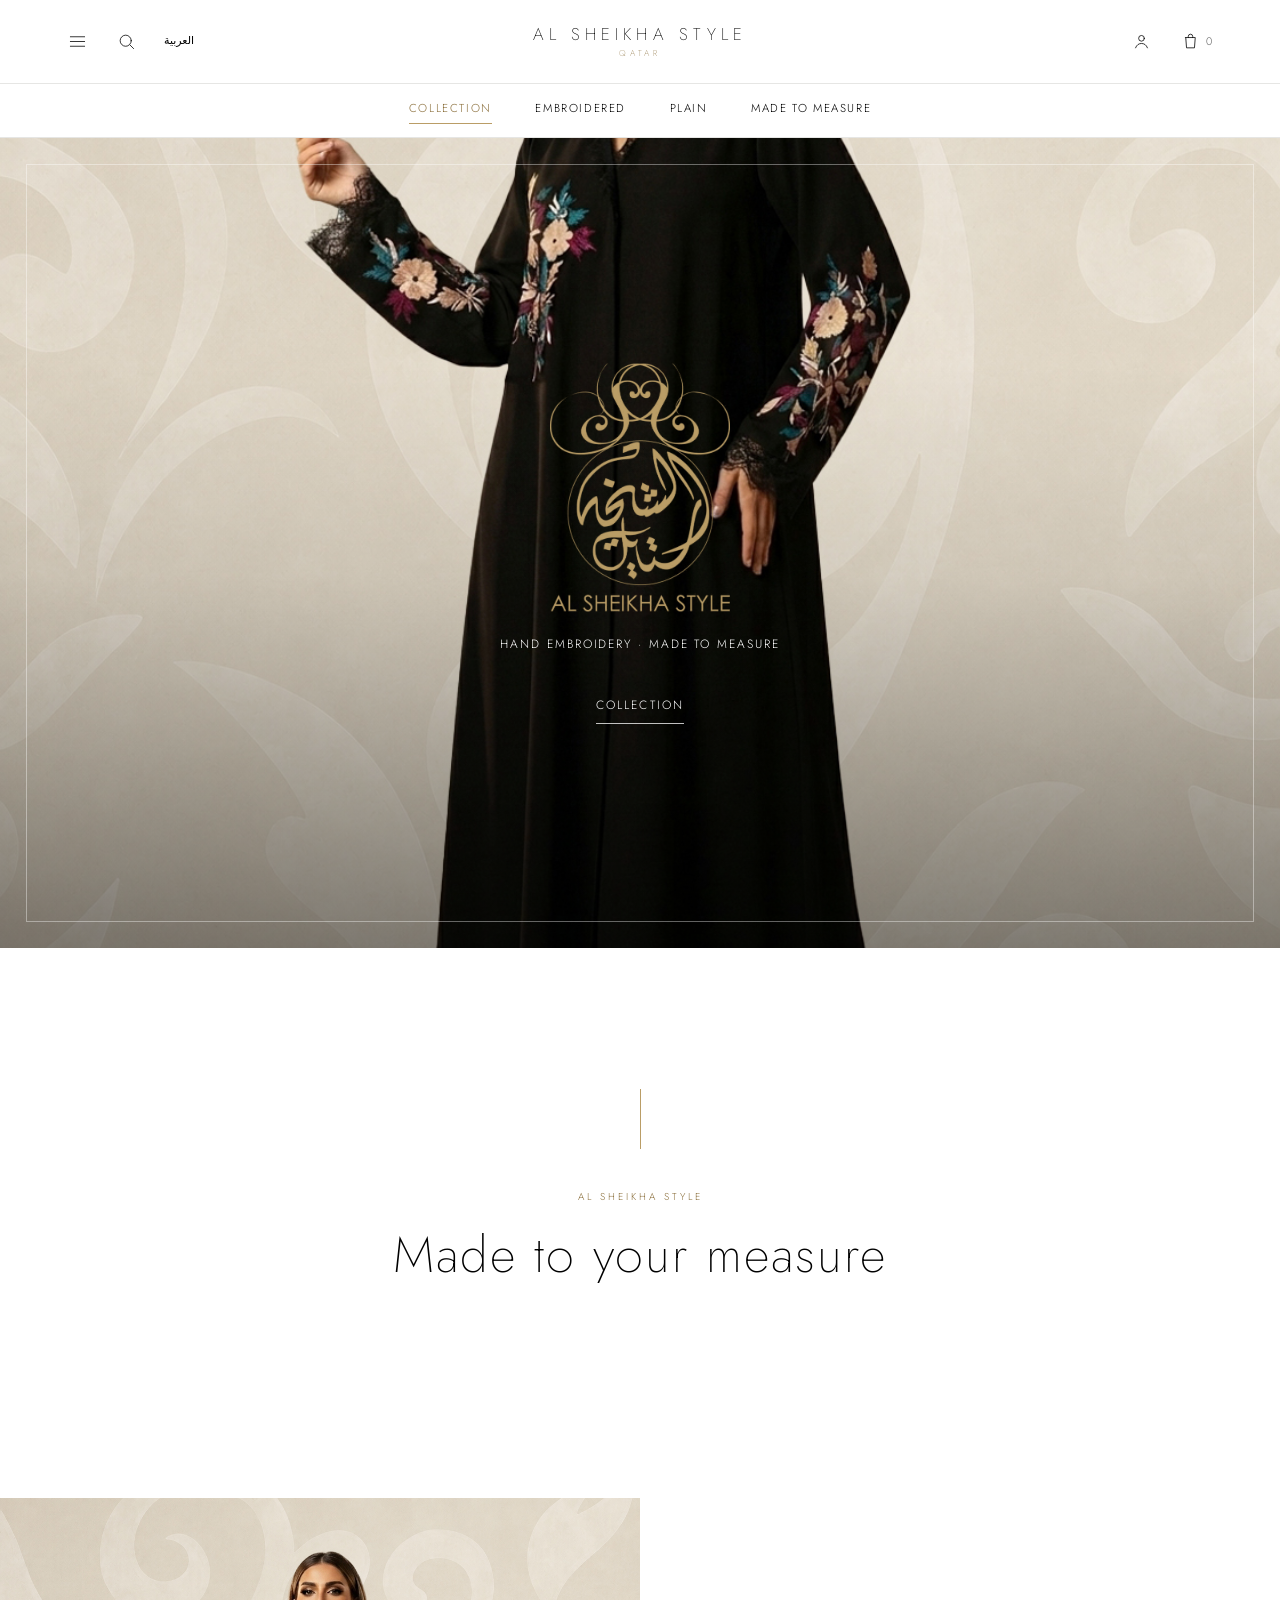
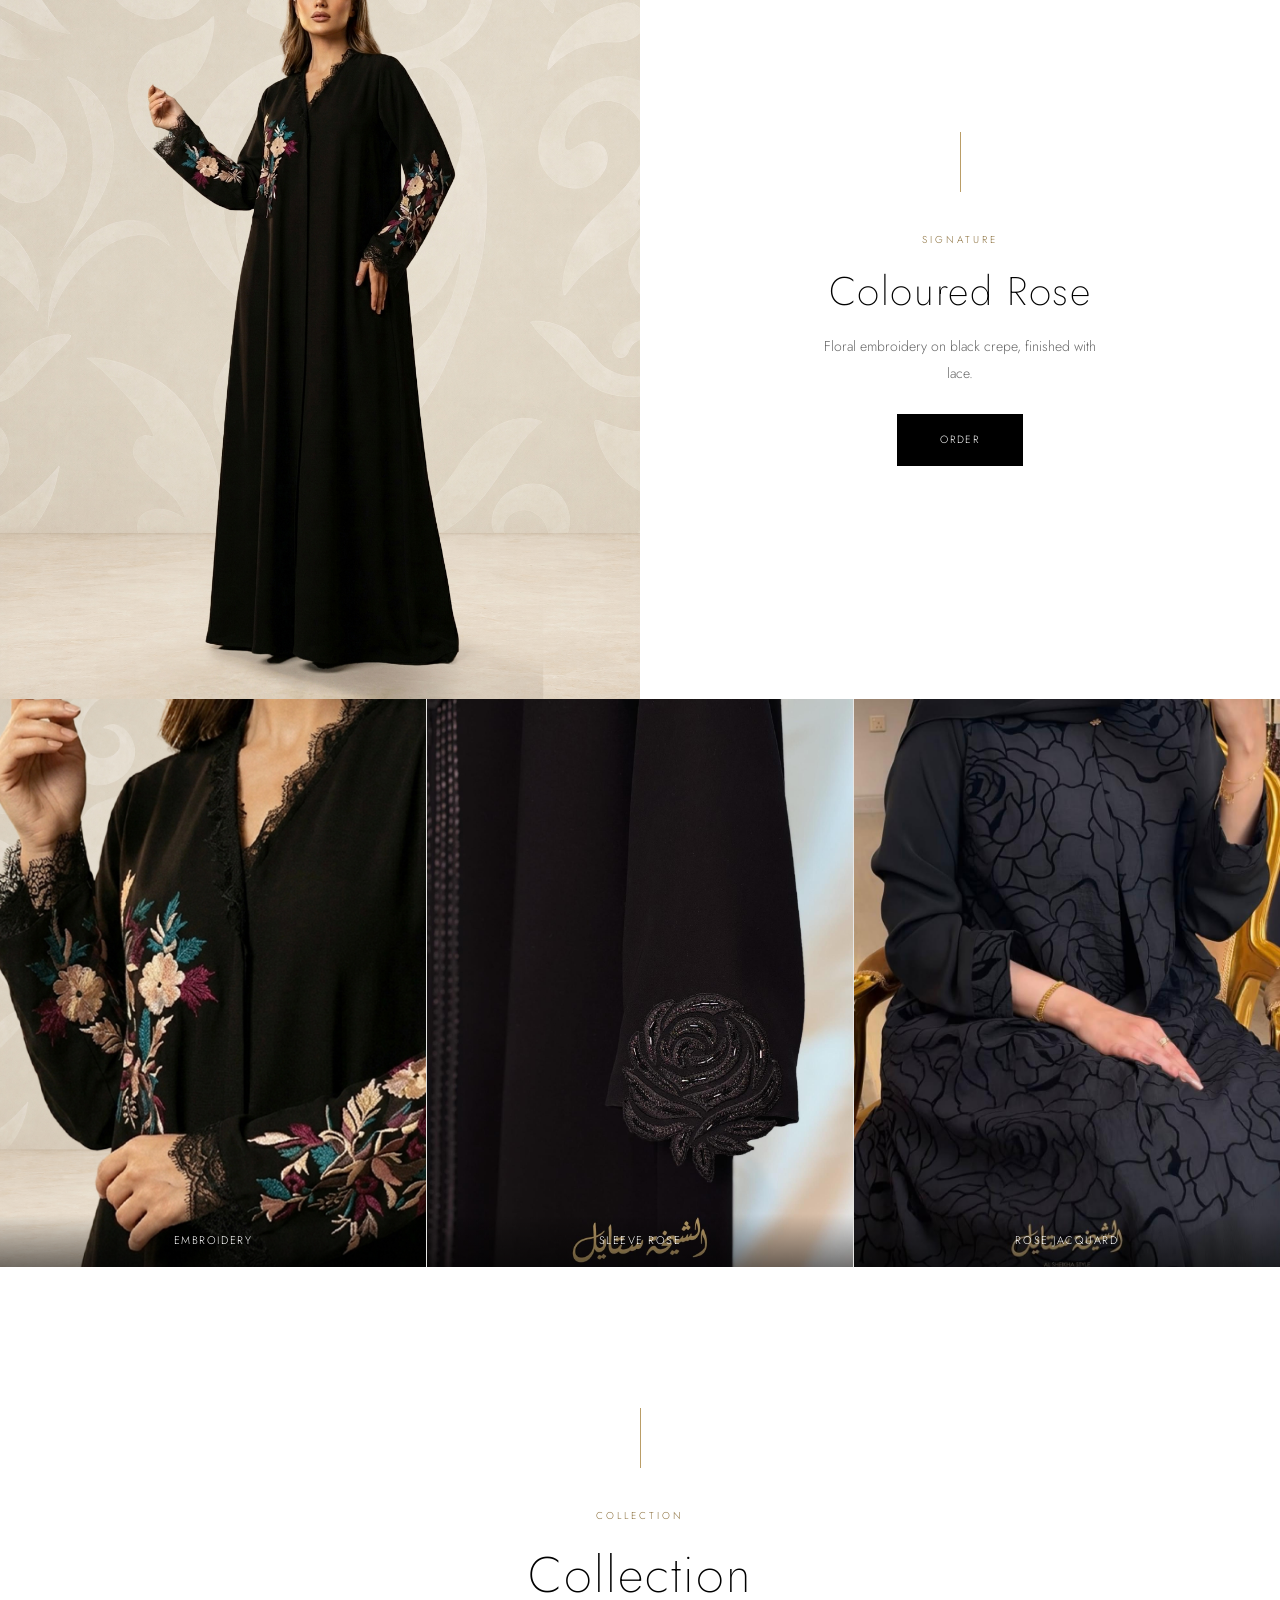
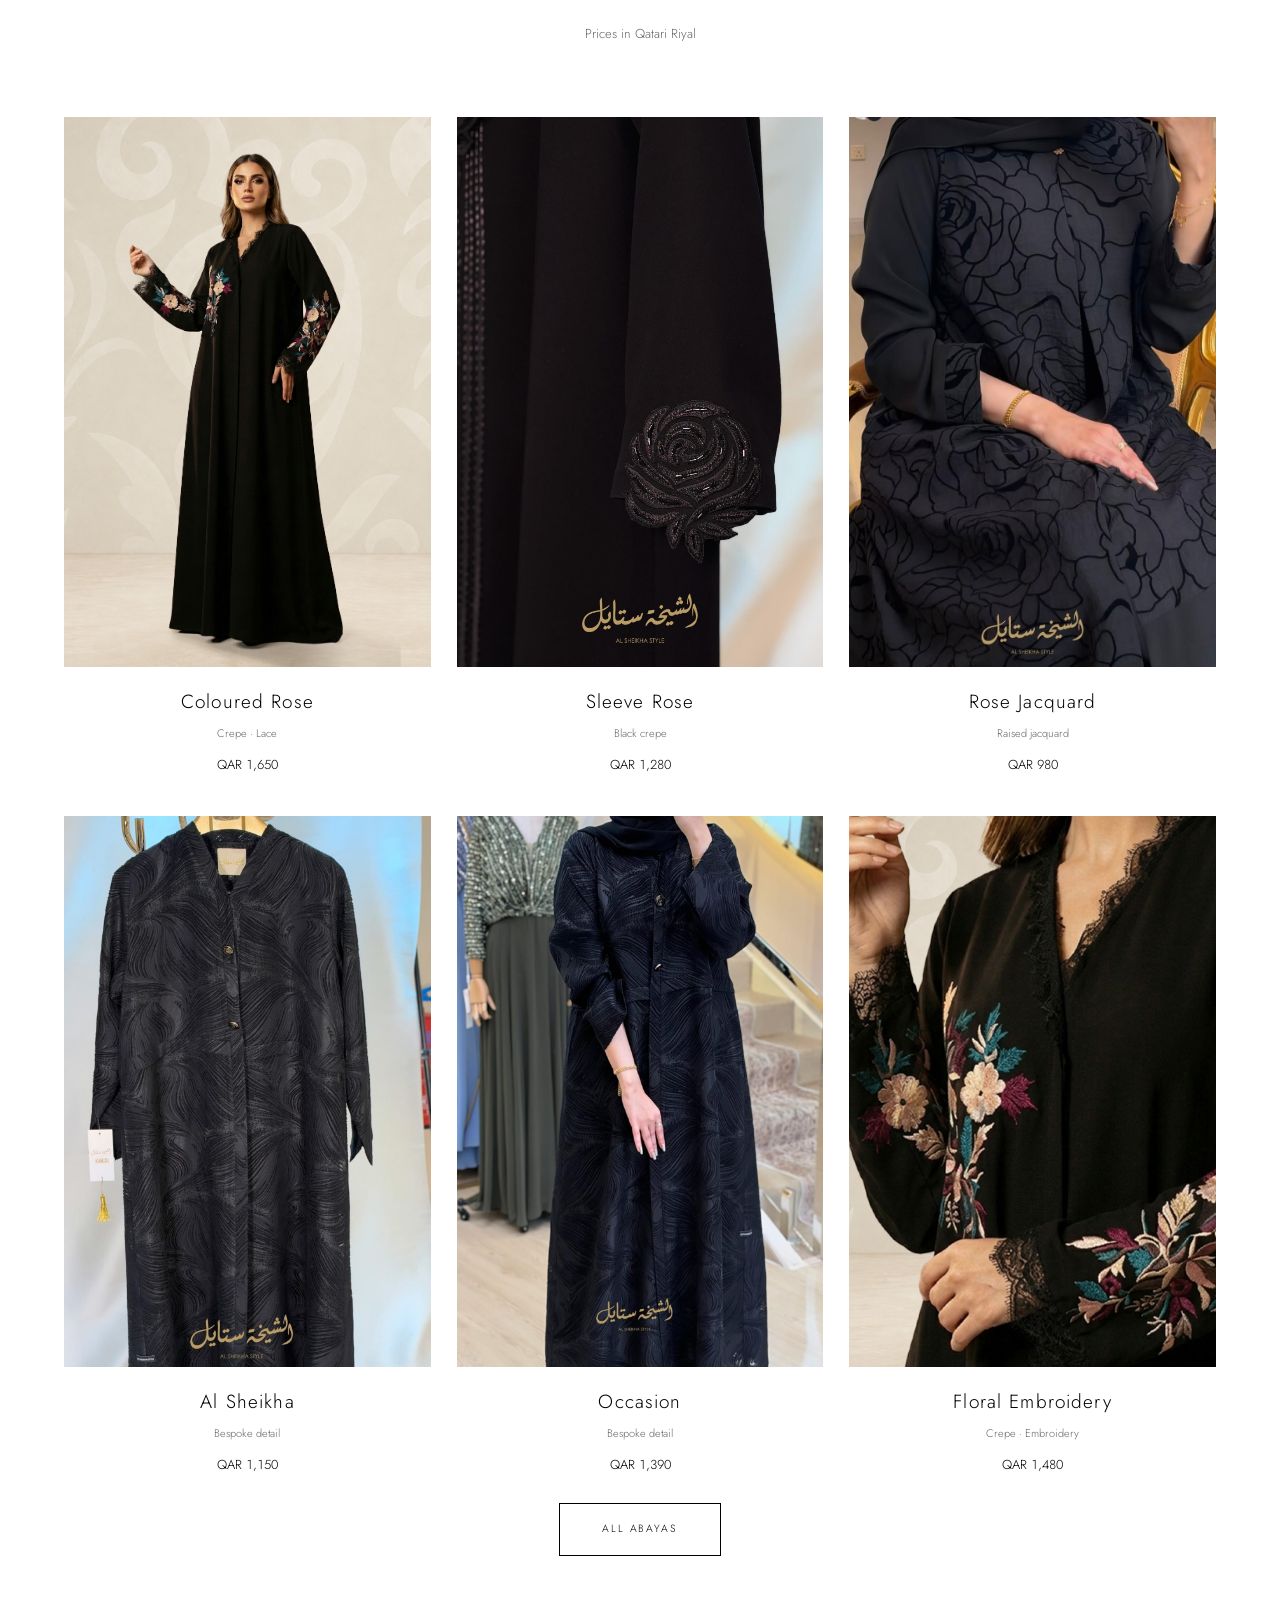
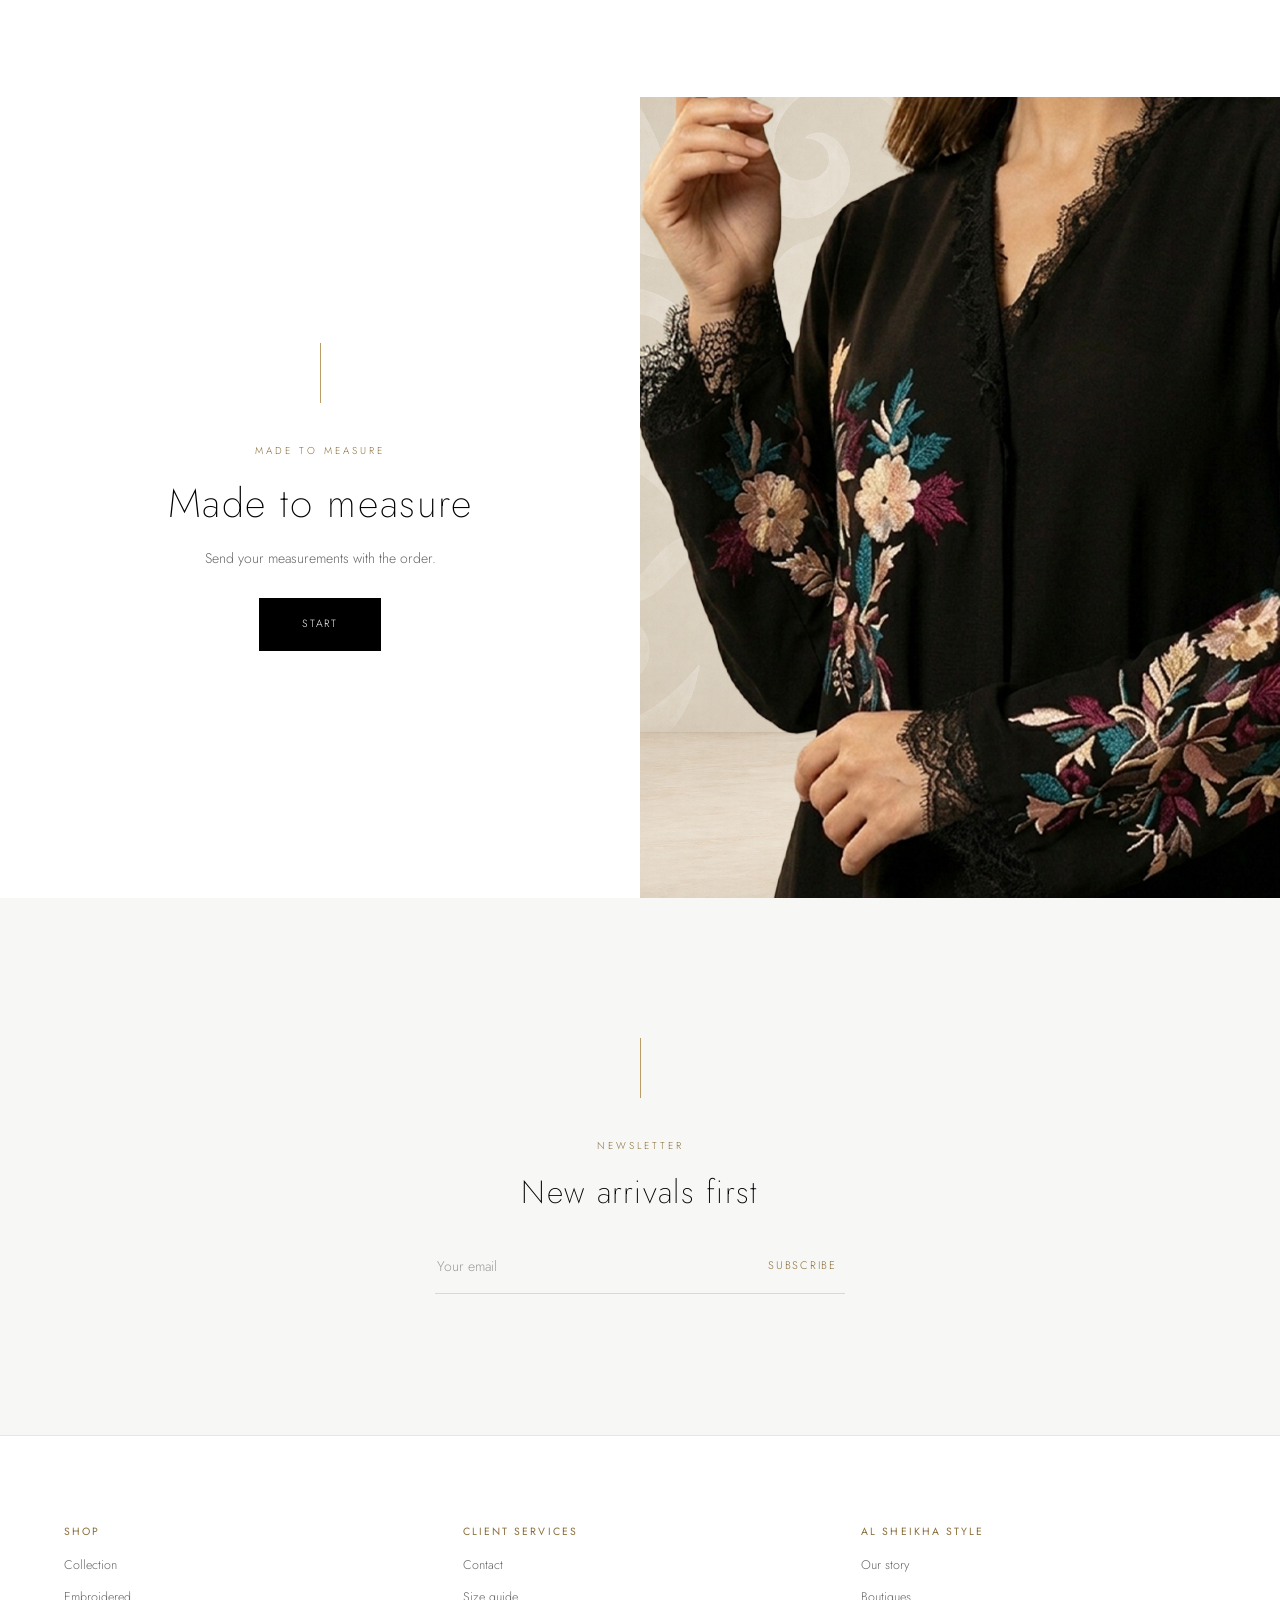
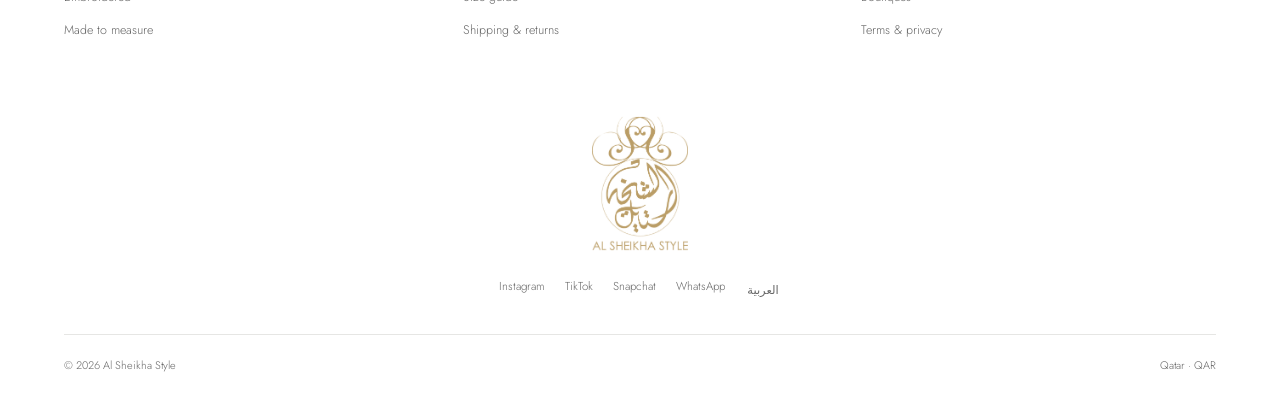
==== en.html @ e93d468d "خطّ رسمي (تجوال) · تلخيص الكتابة · نسخة إنجليزيّة en.html مع زرّ لغة · تنسيق مشترك في assets/ · الحا" ====
<!doctype html>
<html lang="en" dir="ltr" class="no-js">
<head>
<meta charset="utf-8">
<meta name="viewport" content="width=device-width, initial-scale=1">
<title>Al Sheikha Style — Abayas</title>
<meta name="description" content="Al Sheikha Style — hand-embroidered abayas, made to measure. Qatar.">
<link rel="alternate" hreflang="ar" href="index.html">
<link rel="preconnect" href="https://fonts.googleapis.com">
<link rel="preconnect" href="https://fonts.gstatic.com" crossorigin>
<link href="https://fonts.googleapis.com/css2?family=Tajawal:wght@200;300;400;500&family=Jost:wght@200;300;400&display=swap" rel="stylesheet">
<link rel="stylesheet" href="assets/site.css?v=4">
</head>
<body>

<header class="hdr">
  <div class="hdr-in">
    <div class="hdr-s">
      <button class="ibtn" aria-label="Menu"><svg class="ico" viewBox="0 0 24 24"><path d="M3 6h18M3 12h18M3 18h18"/></svg></button>
      <button class="ibtn" aria-label="Search"><svg class="ico" viewBox="0 0 24 24"><circle cx="11" cy="11" r="7"/><path d="M16.5 16.5 21 21"/></svg></button>
      <a class="lang" href="index.html" hreflang="ar">العربية</a>
    </div>
    <a href="en.html" class="wm">
      <div class="a">Al Sheikha Style</div>
      <div class="b latin">Qatar</div>
    </a>
    <div class="hdr-s e">
      <button class="ibtn" aria-label="Account"><svg class="ico" viewBox="0 0 24 24"><circle cx="12" cy="8" r="3.6"/><path d="M4.5 20c1.4-3.8 4.2-5.5 7.5-5.5s6.1 1.7 7.5 5.5"/></svg></button>
      <button class="ibtn" aria-label="Cart">
        <svg class="ico" viewBox="0 0 24 24"><path d="M6 7h12l-1 13H7L6 7Z"/><path d="M9.2 7V5.6a2.8 2.8 0 0 1 5.6 0V7"/></svg>
        <span class="cn num">0</span>
      </button>
    </div>
  </div>
</header>

<nav class="nav">
  <div class="nav-in">
    <a href="#collection" class="on">Collection</a>
    <a href="#collection">Embroidered</a>
    <a href="#collection">Plain</a>
    <a href="#custom">Made to measure</a>
  </div>
</nav>

<section class="hero">
  <video autoplay muted loop playsinline preload="metadata"
         poster="brand/photos/studio-full-1.jpg" aria-label="Al Sheikha Style abayas">
    <source src="brand/video/hero.mp4" type="video/mp4">
  </video>
  <div class="hero-frame"></div>
  <div class="hero-in">
    <img class="hero-logo" src="brand/logo-gold-transparent.png" alt="Al Sheikha Style">
    <p class="hero-sub">Hand embroidery · Made to measure</p>
    <a href="#collection" class="hero-cta">Collection</a>
  </div>
</section>

<section class="sec">
  <div class="head" data-reveal>
    <div class="hair"></div>
    <div class="latin-label">Al Sheikha Style</div>
    <h2>Made to your measure</h2>
  </div>
</section>

<section class="edi">
  <div class="edi-img">
    <img src="brand/photos/studio-full-1.jpg" alt="Coloured rose abaya">
  </div>
  <div class="edi-t" data-reveal>
    <div class="hair"></div>
    <div class="latin-label">Signature</div>
    <h2>Coloured Rose</h2>
    <p>Floral embroidery on black crepe, finished with lace.</p>
    <div><a href="#collection" class="btn">Order</a></div>
  </div>
</section>

<div class="trip">
  <a href="#collection"><img src="brand/photos/studio-detail-1.jpg" alt="Embroidery"><span>Embroidery</span></a>
  <a href="#collection"><img src="brand/photos/detail-rose-sleeve.jpg" alt="Sleeve rose"><span>Sleeve Rose</span></a>
  <a href="#collection"><img src="brand/photos/shop-1.jpg" alt="Rose jacquard"><span>Rose Jacquard</span></a>
</div>

<section class="sec" id="collection">
  <div class="head" data-reveal>
    <div class="hair"></div>
    <div class="latin-label">Collection</div>
    <h2>Collection</h2>
    <p>Prices in Qatari Riyal</p>
  </div>

  <div class="grid">
    <a href="#" class="card" data-reveal>
      <div class="ph"><img src="brand/photos/studio-full-1.jpg" alt=""></div>
      <div class="card-b">
        <div class="card-n">Coloured Rose</div>
        <div class="card-m">Crepe · Lace</div>
        <div class="card-p num">QAR 1,650</div>
      </div>
    </a>
    <a href="#" class="card" data-reveal>
      <div class="ph"><img src="brand/photos/detail-rose-sleeve.jpg" alt=""></div>
      <div class="card-b">
        <div class="card-n">Sleeve Rose</div>
        <div class="card-m">Black crepe</div>
        <div class="card-p num">QAR 1,280</div>
      </div>
    </a>
    <a href="#" class="card" data-reveal>
      <div class="ph"><img src="brand/photos/shop-1.jpg" alt=""></div>
      <div class="card-b">
        <div class="card-n">Rose Jacquard</div>
        <div class="card-m">Raised jacquard</div>
        <div class="card-p num">QAR 980</div>
      </div>
    </a>
    <a href="#" class="card" data-reveal>
      <div class="ph"><img src="brand/photos/shop-2.jpg" alt=""></div>
      <div class="card-b">
        <div class="card-n">Al Sheikha</div>
        <div class="card-m">Bespoke detail</div>
        <div class="card-p num">QAR 1,150</div>
      </div>
    </a>
    <a href="#" class="card" data-reveal>
      <div class="ph"><img src="brand/photos/shop-3.jpg" alt=""></div>
      <div class="card-b">
        <div class="card-n">Occasion</div>
        <div class="card-m">Bespoke detail</div>
        <div class="card-p num">QAR 1,390</div>
      </div>
    </a>
    <a href="#" class="card" data-reveal>
      <div class="ph"><img src="brand/photos/studio-detail-1.jpg" alt=""></div>
      <div class="card-b">
        <div class="card-n">Floral Embroidery</div>
        <div class="card-m">Crepe · Embroidery</div>
        <div class="card-p num">QAR 1,480</div>
      </div>
    </a>
  </div>

  <div style="text-align:center"><a href="#" class="btn btn-o">All abayas</a></div>
</section>

<section class="edi rev" id="custom">
  <div class="edi-img">
    <img src="brand/photos/studio-detail-1.jpg" alt="Made to measure">
  </div>
  <div class="edi-t" data-reveal>
    <div class="hair"></div>
    <div class="latin-label">Made to measure</div>
    <h2>Made to measure</h2>
    <p>Send your measurements with the order.</p>
    <div><a href="#" class="btn">Start</a></div>
  </div>
</section>

<section class="news">
  <div data-reveal>
    <div class="hair"></div>
    <div class="latin-label">Newsletter</div>
    <h2>New arrivals first</h2>
    <form onsubmit="event.preventDefault();alert('This is a preview — sign-up works once connected to Shopify');">
      <input type="email" placeholder="Your email" aria-label="Your email" required>
      <button type="submit">Subscribe</button>
    </form>
  </div>
</section>

<footer>
  <div class="fc">
    <div>
      <h4>Shop</h4>
      <a href="#collection">Collection</a><a href="#collection">Embroidered</a><a href="#custom">Made to measure</a>
    </div>
    <div>
      <h4>Client Services</h4>
      <a href="#">Contact</a><a href="#">Size guide</a><a href="#">Shipping &amp; returns</a>
    </div>
    <div>
      <h4>Al Sheikha Style</h4>
      <a href="#">Our story</a><a href="#">Boutiques</a><a href="#">Terms &amp; privacy</a>
    </div>
  </div>

  <div class="flogo"><img src="brand/logo-gold-transparent.png" alt="Al Sheikha Style"></div>

  <div class="fsoc">
    <a href="#">Instagram</a><a href="#">TikTok</a><a href="#">Snapchat</a><a href="#">WhatsApp</a>
    <a class="lang" href="index.html" hreflang="ar">العربية</a>
  </div>

  <div class="fbar">
    <span>© <span class="num">2026</span> Al Sheikha Style</span>
    <span>Qatar · <span class="num">QAR</span></span>
  </div>
</footer>

<script src="assets/site.js?v=4"></script>
</body>
</html>
---- assets/site.css ----
/* ============================================================
   الشيخة ستايل — تنسيق مشترك للصفحتين العربيّة والإنجليزيّة
   أبيض · أسود · ذهبي للمسات.  بلا كريمي ولا بيج.
   الخطّ: تجوال (رسمي هندسي) للعربيّة، Jost للاتينيّة.
   ============================================================ */
:root{
  --bg:#FFFFFF;
  --surface:#F7F7F6;
  --ink:#000000;
  --muted:#666666;
  --gold:#BA9D66;
  --gold-text:#8A6E3A;
  --hair:#E6E6E4;
  --pad:clamp(18px,5vw,96px);
  --sec:clamp(60px,11vw,168px);
  --font-head:'Tajawal',system-ui,sans-serif;
  --font-body:'Tajawal',system-ui,sans-serif;
  --head-weight:300;
}
/* الصفحة الإنجليزيّة: خطّ لاتيني واحد للعناوين والنصّ */
html[lang="en"]{
  --font-head:'Jost',system-ui,sans-serif;
  --font-body:'Jost',system-ui,sans-serif;
  --head-weight:200;
}

*{box-sizing:border-box}
html{-webkit-text-size-adjust:100%;scroll-behavior:smooth}
body{
  margin:0;background:var(--bg);color:var(--ink);
  font-family:var(--font-body);font-weight:300;
  font-size:16px;line-height:1.95;
}
html[lang="ar"] body{word-spacing:.04em}
img,video,svg{display:block;max-width:100%}
a{color:inherit;text-decoration:none}
button{font:inherit;cursor:pointer;border:0;background:none;color:inherit}
h1,h2,h3,h4{font-family:var(--font-head);font-weight:var(--head-weight);line-height:1.3;margin:0}
/* العناوين الإنجليزيّة بتباعد حروف — جائز في اللاتينيّة لا في العربيّة */
html[lang="en"] h1,html[lang="en"] h2,html[lang="en"] h3{letter-spacing:.04em}

/* ⚠️ letter-spacing للاتيني فقط — يقطع اتّصال حروف العربيّة */
.latin{font-family:'Jost',sans-serif;font-weight:200;letter-spacing:.45em;text-transform:uppercase}
.latin-label{font-family:'Jost',sans-serif;font-weight:300;letter-spacing:.3em;
  text-transform:uppercase;font-size:10px;color:var(--gold-text)}
.num{font-variant-numeric:tabular-nums;font-feature-settings:"tnum" 1}

.js [data-reveal]{opacity:0;transform:translateY(24px)}
.js [data-reveal].in{opacity:1;transform:none;
  transition:opacity 1.1s ease,transform 1.1s cubic-bezier(.2,.7,.3,1)}
@media (prefers-reduced-motion:reduce){
  .js [data-reveal]{opacity:1!important;transform:none!important}
  *{transition:none!important;animation:none!important}
}

/* ---------- الشريط العلوي ---------- */
.hdr{position:sticky;top:0;z-index:60;background:rgba(255,255,255,.95);
  backdrop-filter:blur(10px);border-bottom:1px solid var(--hair)}
.hdr-in{display:grid;grid-template-columns:1fr auto 1fr;align-items:center;gap:10px;
  padding:clamp(14px,2.4vw,24px) var(--pad)}
.hdr-s{display:flex;align-items:center;gap:clamp(12px,1.8vw,22px)}
.hdr-s.e{justify-content:flex-end}
.ico{width:19px;height:19px;stroke:var(--ink);stroke-width:1;fill:none;stroke-linecap:round}
.ibtn{display:flex;align-items:center;gap:6px;padding:4px}
.ibtn:hover .ico{stroke:var(--gold-text)}
.cn{font-size:11px;color:var(--muted)}
.lang{font-weight:300;font-size:11px;padding:4px 2px;
  border-bottom:1px solid transparent;transition:border-color .5s,color .5s}
/* التباعد يُطبَّق على نصّ لاتيني فقط: رابط «العربية» في الصفحة الإنجليزيّة
   نصّه عربي، والتباعد يقطع حروفه */
.lang.is-latin{font-family:'Jost',sans-serif;letter-spacing:.14em}
.lang:hover{border-color:var(--gold);color:var(--gold-text)}
/* الشعار نسبته 0.71 (طويل) فلا يصلح لشريط علوي ⇒ الاسم مكتوب هنا */
.wm{text-align:center;line-height:1.2}
.wm .a{font-family:var(--font-head);font-weight:400;font-size:clamp(17px,4vw,24px)}
html[lang="en"] .wm .a{font-family:'Jost',sans-serif;font-weight:200;
  letter-spacing:.3em;text-transform:uppercase;font-size:clamp(13px,2.6vw,17px)}
.wm .b{font-size:clamp(6px,1.5vw,8.5px);color:var(--gold-text);margin-top:4px}

/* ---------- القائمة ---------- */
.nav{border-bottom:1px solid var(--hair)}
.nav-in{display:flex;gap:clamp(18px,3.4vw,44px);justify-content:center;padding:13px var(--pad);
  overflow-x:auto;scrollbar-width:none}
.nav-in::-webkit-scrollbar{display:none}
.nav a{font-size:13px;white-space:nowrap;padding-bottom:4px;
  border-bottom:1px solid transparent;transition:border-color .6s,color .6s}
html[lang="en"] .nav a{letter-spacing:.14em;text-transform:uppercase;font-size:11.5px}
.nav a:hover,.nav a.on{border-color:var(--gold);color:var(--gold-text)}

/* ---------- البطل ---------- */
.hero{position:relative;height:clamp(460px,90vh,900px);overflow:hidden;background:#111}
.hero video,.hero>img{position:absolute;inset:0;width:100%;height:100%;object-fit:cover}
.hero::after{content:"";position:absolute;inset:0;z-index:1;pointer-events:none;
  background:linear-gradient(to top,rgba(0,0,0,.44),rgba(0,0,0,.08) 46%,transparent 72%)}
.hero-frame{position:absolute;inset:clamp(12px,2.2vw,26px);z-index:3;pointer-events:none;
  border:1px solid rgba(255,255,255,.38)}
.hero-in{position:absolute;inset:0;z-index:4;display:flex;flex-direction:column;
  align-items:center;justify-content:center;text-align:center;padding:40px 22px}
.hero-logo{width:clamp(116px,14vw,190px)}
.hero-sub{color:#fff;font-size:clamp(12.5px,1.7vw,15px);margin-top:20px}
html[lang="en"] .hero-sub{letter-spacing:.16em;text-transform:uppercase;font-size:clamp(10px,1.4vw,12px)}
.hero-cta{display:inline-block;margin-top:26px;color:#fff;font-size:12px;
  padding-bottom:6px;border-bottom:1px solid rgba(255,255,255,.75);transition:border-color .6s}
html[lang="en"] .hero-cta{letter-spacing:.18em;text-transform:uppercase}
.hero-cta:hover{border-color:var(--gold)}

/* ---------- أقسام ---------- */
.sec{padding:var(--sec) var(--pad)}
.sec.sf{background:var(--surface)}
.head{text-align:center;max-width:56ch;margin:0 auto clamp(36px,5.5vw,76px)}
.head h2{font-size:clamp(25px,4.8vw,50px);margin-top:16px}
.head p{color:var(--muted);font-size:13px;margin:14px auto 0}
.hair{width:1px;height:clamp(30px,5vw,60px);background:var(--gold);margin:0 auto clamp(22px,3.4vw,38px)}

/* ---------- تحريري ---------- */
.edi{display:grid;grid-template-columns:1fr;align-items:center}
.edi-img{position:relative;overflow:hidden;background:var(--surface);aspect-ratio:4/5}
.edi-img img{width:100%;height:100%;object-fit:cover;transition:transform 1.8s cubic-bezier(.2,.7,.3,1)}
.edi:hover .edi-img img{transform:scale(1.03)}
.edi-t{padding:clamp(40px,7vw,104px) var(--pad);text-align:center}
.edi-t h2{font-size:clamp(22px,3.4vw,40px);margin-top:16px}
.edi-t p{color:var(--muted);font-size:14px;margin:16px auto 0;max-width:34ch}

/* زرّ أسود بنصّ أبيض — 21:1 */
.btn{display:inline-block;margin-top:26px;background:var(--ink);color:#fff;
  padding:15px 42px;font-size:12px;border:1px solid var(--ink);transition:background .5s,color .5s}
html[lang="en"] .btn{letter-spacing:.18em;text-transform:uppercase;font-size:10.5px}
.btn:hover{background:#fff;color:var(--ink)}
.btn-o{background:none;color:var(--ink)}
.btn-o:hover{background:var(--ink);color:#fff}

/* ---------- ثلاثيّة ---------- */
.trip{display:grid;grid-template-columns:repeat(3,1fr);gap:1px;background:var(--hair)}
.trip a{position:relative;overflow:hidden;aspect-ratio:3/4;background:var(--surface)}
.trip img{width:100%;height:100%;object-fit:cover;transition:transform 1.8s cubic-bezier(.2,.7,.3,1)}
.trip a:hover img{transform:scale(1.045)}
.trip span{position:absolute;inset-inline:0;bottom:0;padding:16px 12px;color:#fff;font-size:12.5px;
  text-align:center;background:linear-gradient(to top,rgba(0,0,0,.5),transparent)}
html[lang="en"] .trip span{letter-spacing:.14em;text-transform:uppercase;font-size:11px}

/* ---------- شبكة المنتجات ---------- */
.grid{display:grid;grid-template-columns:repeat(2,1fr);
  gap:clamp(20px,3vw,48px) clamp(13px,2vw,30px)}
.card .ph{position:relative;overflow:hidden;aspect-ratio:2/3;background:var(--surface)}
.card .ph img{width:100%;height:100%;object-fit:cover;transition:transform 1.8s cubic-bezier(.2,.7,.3,1)}
.card:hover .ph img{transform:scale(1.045)}
.card-b{padding:16px 2px 0;text-align:center}
.card-n{font-family:var(--font-head);font-weight:400;font-size:clamp(15px,1.8vw,19px)}
html[lang="en"] .card-n{font-weight:300;letter-spacing:.06em}
.card-m{font-size:11px;color:var(--muted);margin-top:3px}
.card-p{margin-top:8px;font-size:13px}

/* ---------- النشرة ---------- */
.news{padding:var(--sec) var(--pad);text-align:center;background:var(--surface)}
.news h2{font-size:clamp(19px,2.8vw,32px);margin-top:16px}
.news form{display:flex;max-width:410px;margin:26px auto 0;border-bottom:1px solid #D8D8D6}
.news input{flex:1;min-width:0;padding:13px 2px;border:0;background:none;font:inherit;
  font-size:14px;color:var(--ink)}
.news input:focus{outline:0}
.news input::placeholder{color:#9B9B9B}
.news button{padding:13px 8px;font-size:11px;color:var(--gold-text)}
html[lang="en"] .news button{letter-spacing:.16em;text-transform:uppercase}

/* ---------- الفوتر ---------- */
footer{background:var(--bg);border-top:1px solid var(--hair);
  padding:clamp(46px,7vw,96px) var(--pad) 28px}
.fc{display:grid;grid-template-columns:repeat(3,1fr);gap:clamp(22px,3.4vw,48px);
  max-width:1200px;margin:0 auto}
.fc h4{font-family:var(--font-head);font-weight:400;font-size:13px;color:var(--gold-text);margin:0 0 10px}
html[lang="en"] .fc h4{letter-spacing:.2em;text-transform:uppercase;font-size:10.5px}
.fc a{display:block;font-size:12.5px;color:var(--muted);padding:4px 0;transition:color .4s}
.fc a:hover{color:var(--ink)}
.flogo{text-align:center;margin:clamp(38px,5.5vw,70px) auto 0;max-width:1200px}
.flogo img{width:96px;margin:0 auto}
.fsoc{display:flex;flex-wrap:wrap;gap:20px;justify-content:center;margin-top:24px}
.fsoc a{font-size:11.5px;color:var(--muted)}
.fsoc a:hover{color:var(--gold-text)}
.fbar{border-top:1px solid var(--hair);margin:28px auto 0;padding-top:20px;display:flex;
  flex-wrap:wrap;gap:12px;justify-content:space-between;font-size:11px;color:var(--muted);
  max-width:1200px}

@media (min-width:760px){
  .grid{grid-template-columns:repeat(3,1fr)}
  .edi{grid-template-columns:1fr 1fr}
  .edi-img{aspect-ratio:auto;height:100%;min-height:clamp(400px,54vw,720px)}
  .edi.rev .edi-img{order:2}
}
@media (max-width:759px){
  .trip{grid-template-columns:1fr}
  .trip a{aspect-ratio:4/5}
  .fc{grid-template-columns:repeat(2,1fr)}
}
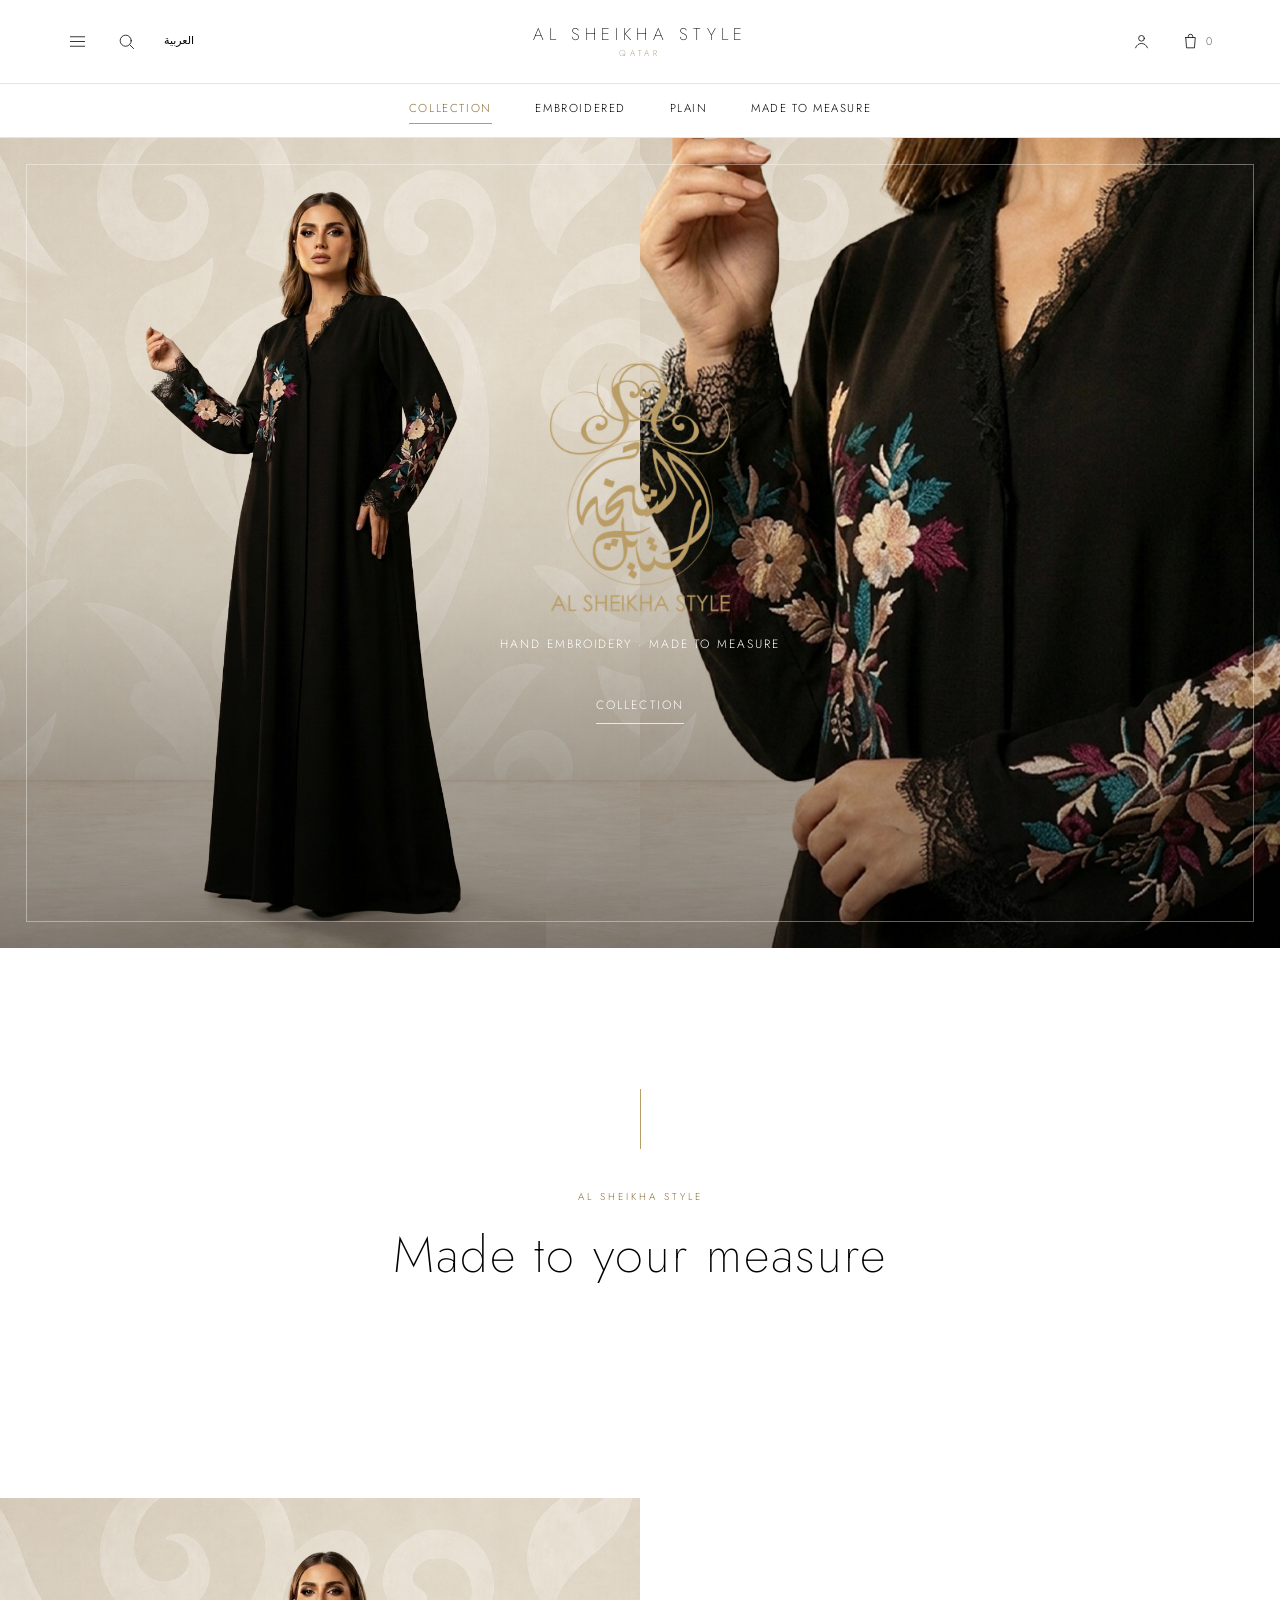
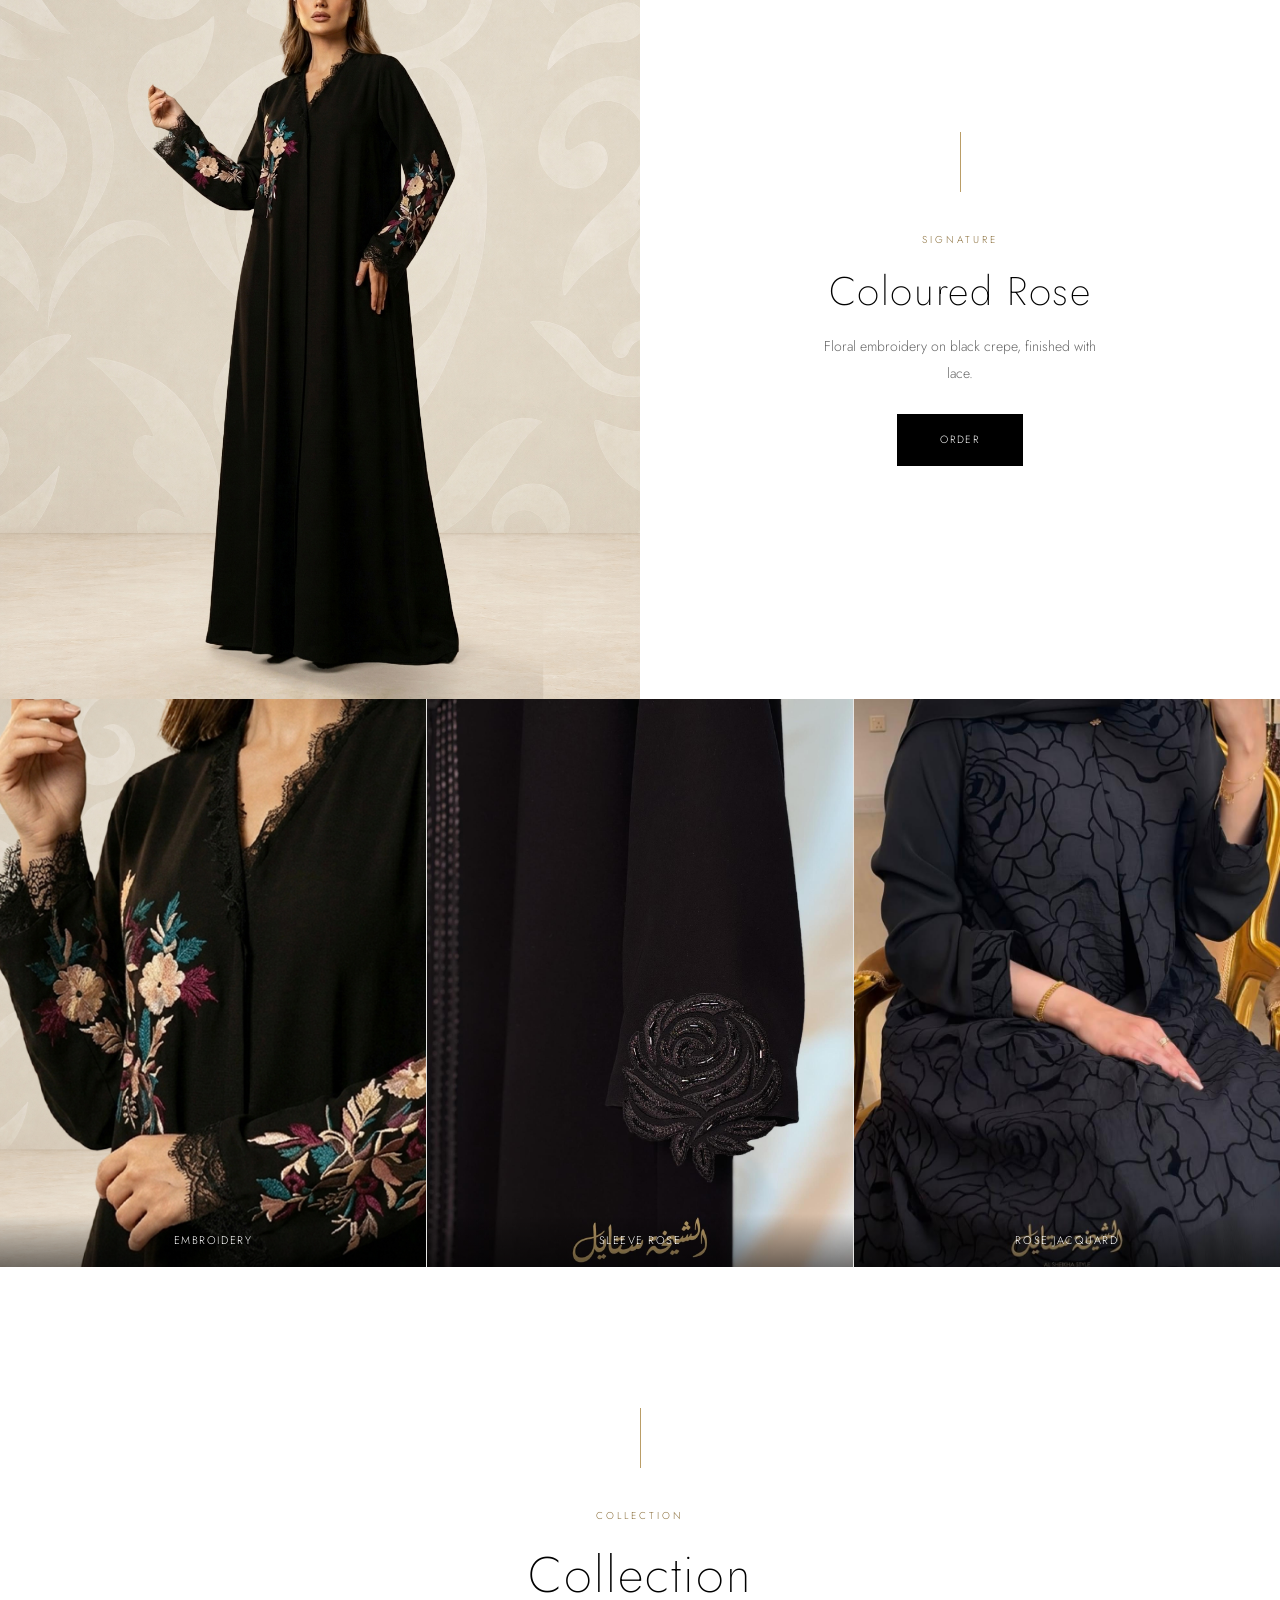
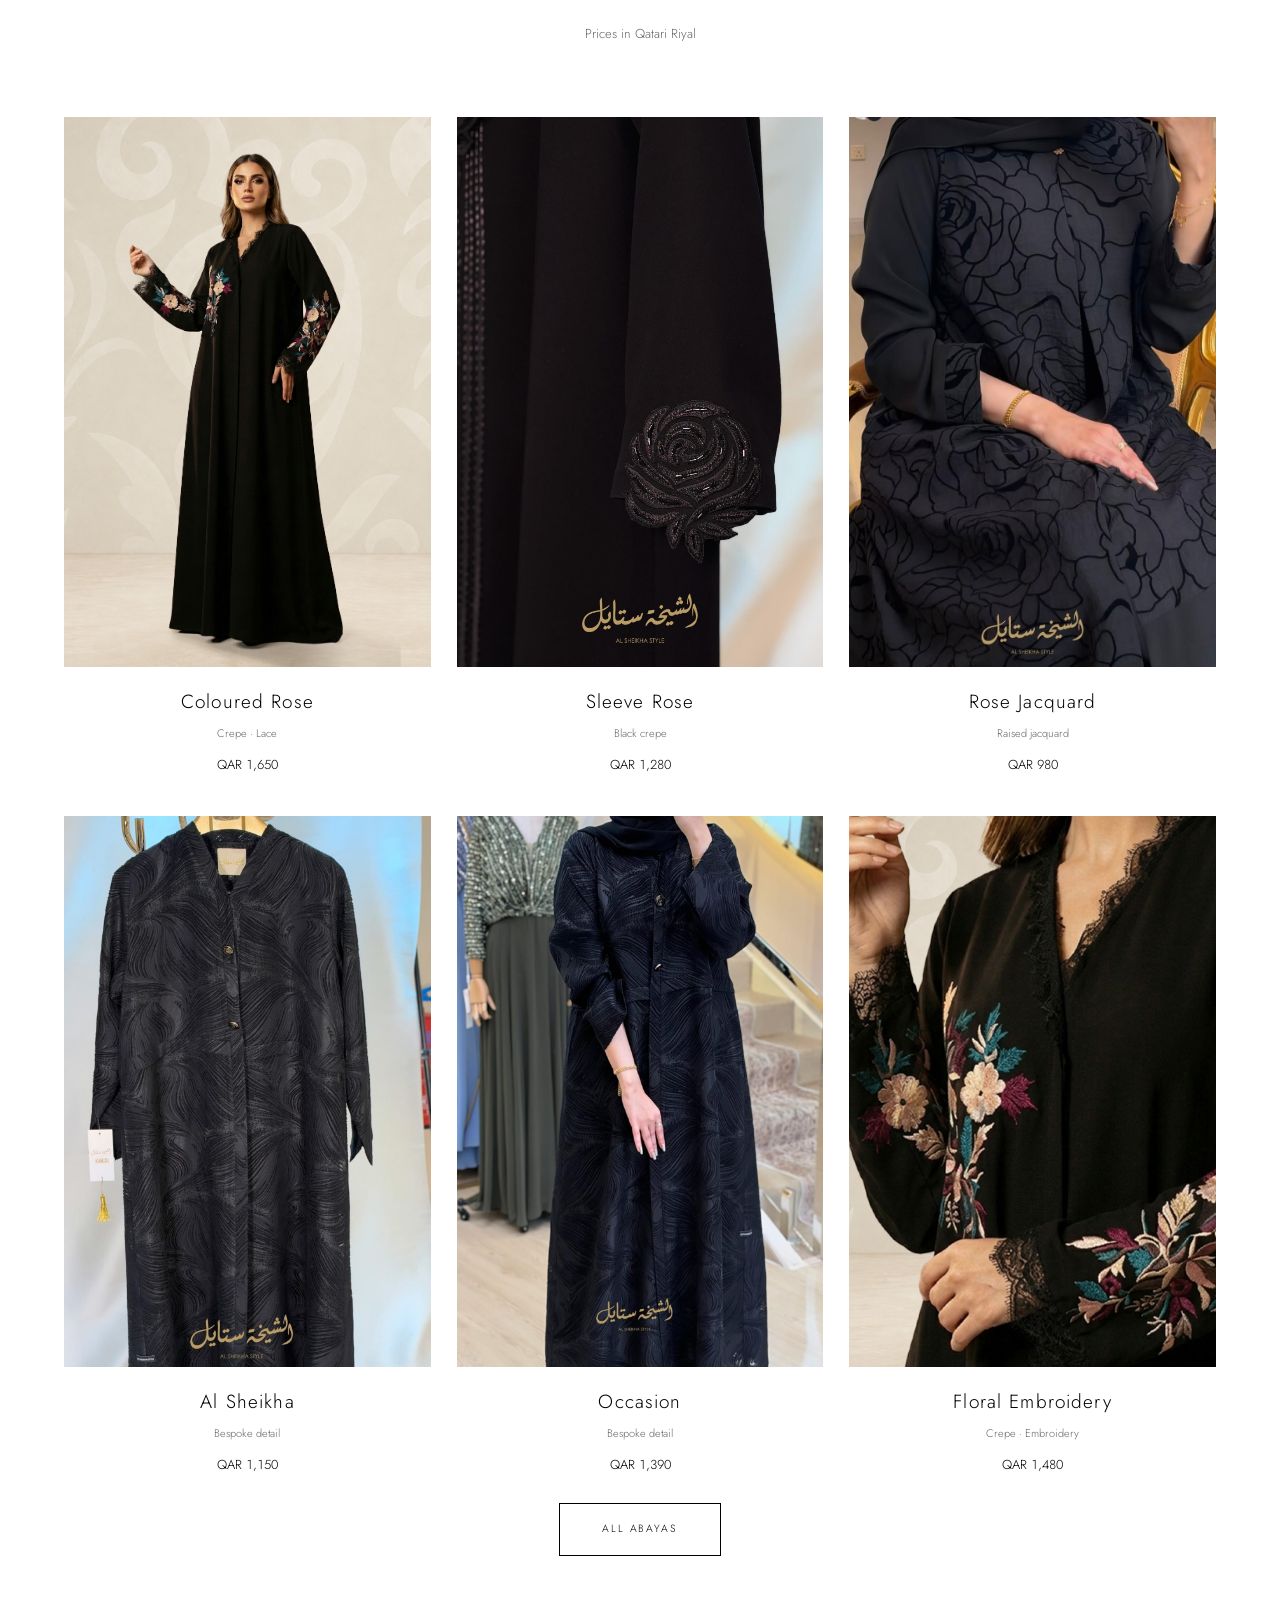
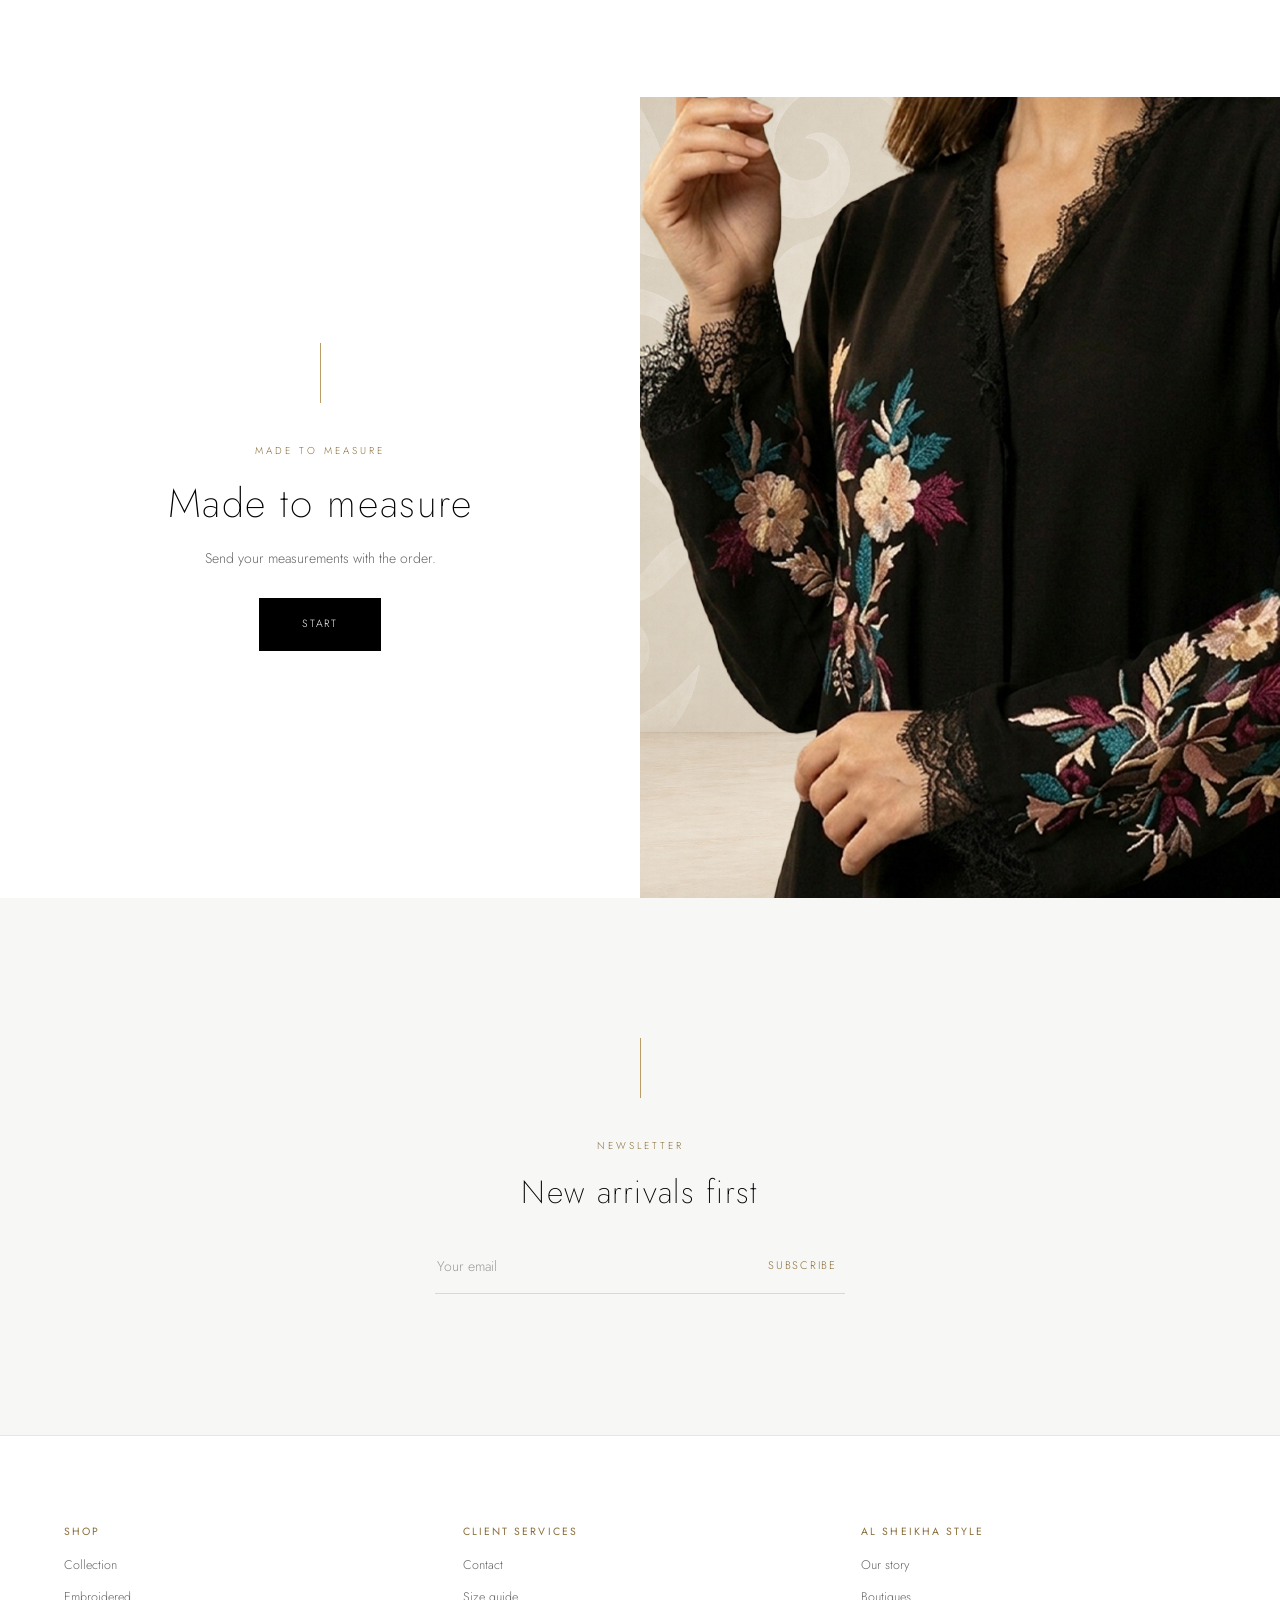
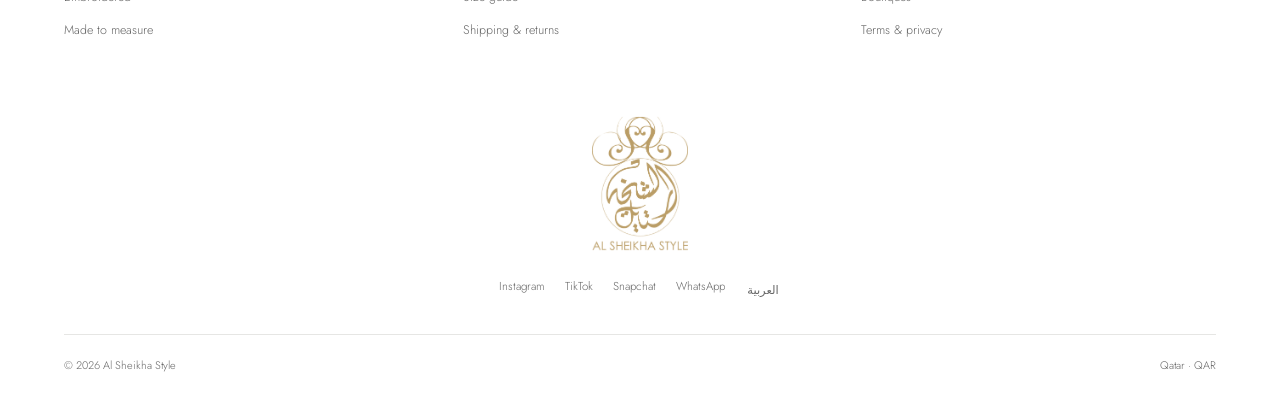
==== commit c4da4528: "استبدال فيديو البطل · بطل بلوحين لئلّا يُمدّ الفيديو الطولي 576px على الشاشة الواسعة · إبطاء المقطع " ====
--- a/en.html
+++ b/en.html
@@ -9,7 +9,7 @@
 <link rel="preconnect" href="https://fonts.googleapis.com">
 <link rel="preconnect" href="https://fonts.gstatic.com" crossorigin>
 <link href="https://fonts.googleapis.com/css2?family=Tajawal:wght@200;300;400;500&family=Jost:wght@200;300;400&display=swap" rel="stylesheet">
-<link rel="stylesheet" href="assets/site.css?v=4">
+<link rel="stylesheet" href="assets/site.css?v=5">
 </head>
 <body>
 
@@ -44,10 +44,13 @@
 </nav>
 
 <section class="hero">
-  <video autoplay muted loop playsinline preload="metadata"
-         poster="brand/photos/studio-full-1.jpg" aria-label="Al Sheikha Style abayas">
-    <source src="brand/video/hero.mp4" type="video/mp4">
-  </video>
+  <div class="hero-pane still"><img src="brand/photos/studio-full-1.jpg" alt="Coloured rose abaya — studio"></div>
+  <div class="hero-pane">
+    <video autoplay muted loop playsinline preload="metadata"
+           poster="brand/photos/studio-detail-1.jpg" aria-label="Al Sheikha Style abayas">
+      <source src="brand/video/hero.mp4" type="video/mp4">
+    </video>
+  </div>
   <div class="hero-frame"></div>
   <div class="hero-in">
     <img class="hero-logo" src="brand/logo-gold-transparent.png" alt="Al Sheikha Style">
@@ -199,6 +202,6 @@
   </div>
 </footer>
 
-<script src="assets/site.js?v=4"></script>
+<script src="assets/site.js?v=5"></script>
 </body>
 </html>
--- a/assets/site.css
+++ b/assets/site.css
@@ -87,9 +87,16 @@
 html[lang="en"] .nav a{letter-spacing:.14em;text-transform:uppercase;font-size:11.5px}
 .nav a:hover,.nav a.on{border-color:var(--gold);color:var(--gold-text)}
 
-/* ---------- البطل ---------- */
-.hero{position:relative;height:clamp(460px,90vh,900px);overflow:hidden;background:#111}
-.hero video,.hero>img{position:absolute;inset:0;width:100%;height:100%;object-fit:cover}
+/* ---------- البطل ----------
+   الفيديو المتاح طوليّ 576×896 و2.5 ثانية. فمدّه على الشاشة كلها يُظهره
+   ضبابياً على الكمبيوتر. الحلّ: نصفان — صورة الاستوديو ونصفٌ للفيديو،
+   فلا يُمدّ أيّ منهما أكثر من ١٫٧ ضعف. وعلى الجوّال يملأ الفيديو الشاشة
+   لأن عرضها قريب من عرضه الأصلي. */
+.hero{position:relative;height:clamp(460px,90vh,900px);overflow:hidden;background:#0C0C0C;
+  display:grid;grid-template-columns:1fr}
+.hero-pane{position:relative;overflow:hidden}
+.hero-pane>video,.hero-pane>img{width:100%;height:100%;object-fit:cover}
+.hero-pane.still{display:none}            /* تظهر على الشاشات الواسعة فقط */
 .hero::after{content:"";position:absolute;inset:0;z-index:1;pointer-events:none;
   background:linear-gradient(to top,rgba(0,0,0,.44),rgba(0,0,0,.08) 46%,transparent 72%)}
 .hero-frame{position:absolute;inset:clamp(12px,2.2vw,26px);z-index:3;pointer-events:none;
@@ -180,6 +187,9 @@
   max-width:1200px}
 
 @media (min-width:760px){
+  /* الشاشة الواسعة: صورة الاستوديو + الفيديو جنباً إلى جنب */
+  .hero{grid-template-columns:1fr 1fr}
+  .hero-pane.still{display:block}
   .grid{grid-template-columns:repeat(3,1fr)}
   .edi{grid-template-columns:1fr 1fr}
   .edi-img{aspect-ratio:auto;height:100%;min-height:clamp(400px,54vw,720px)}
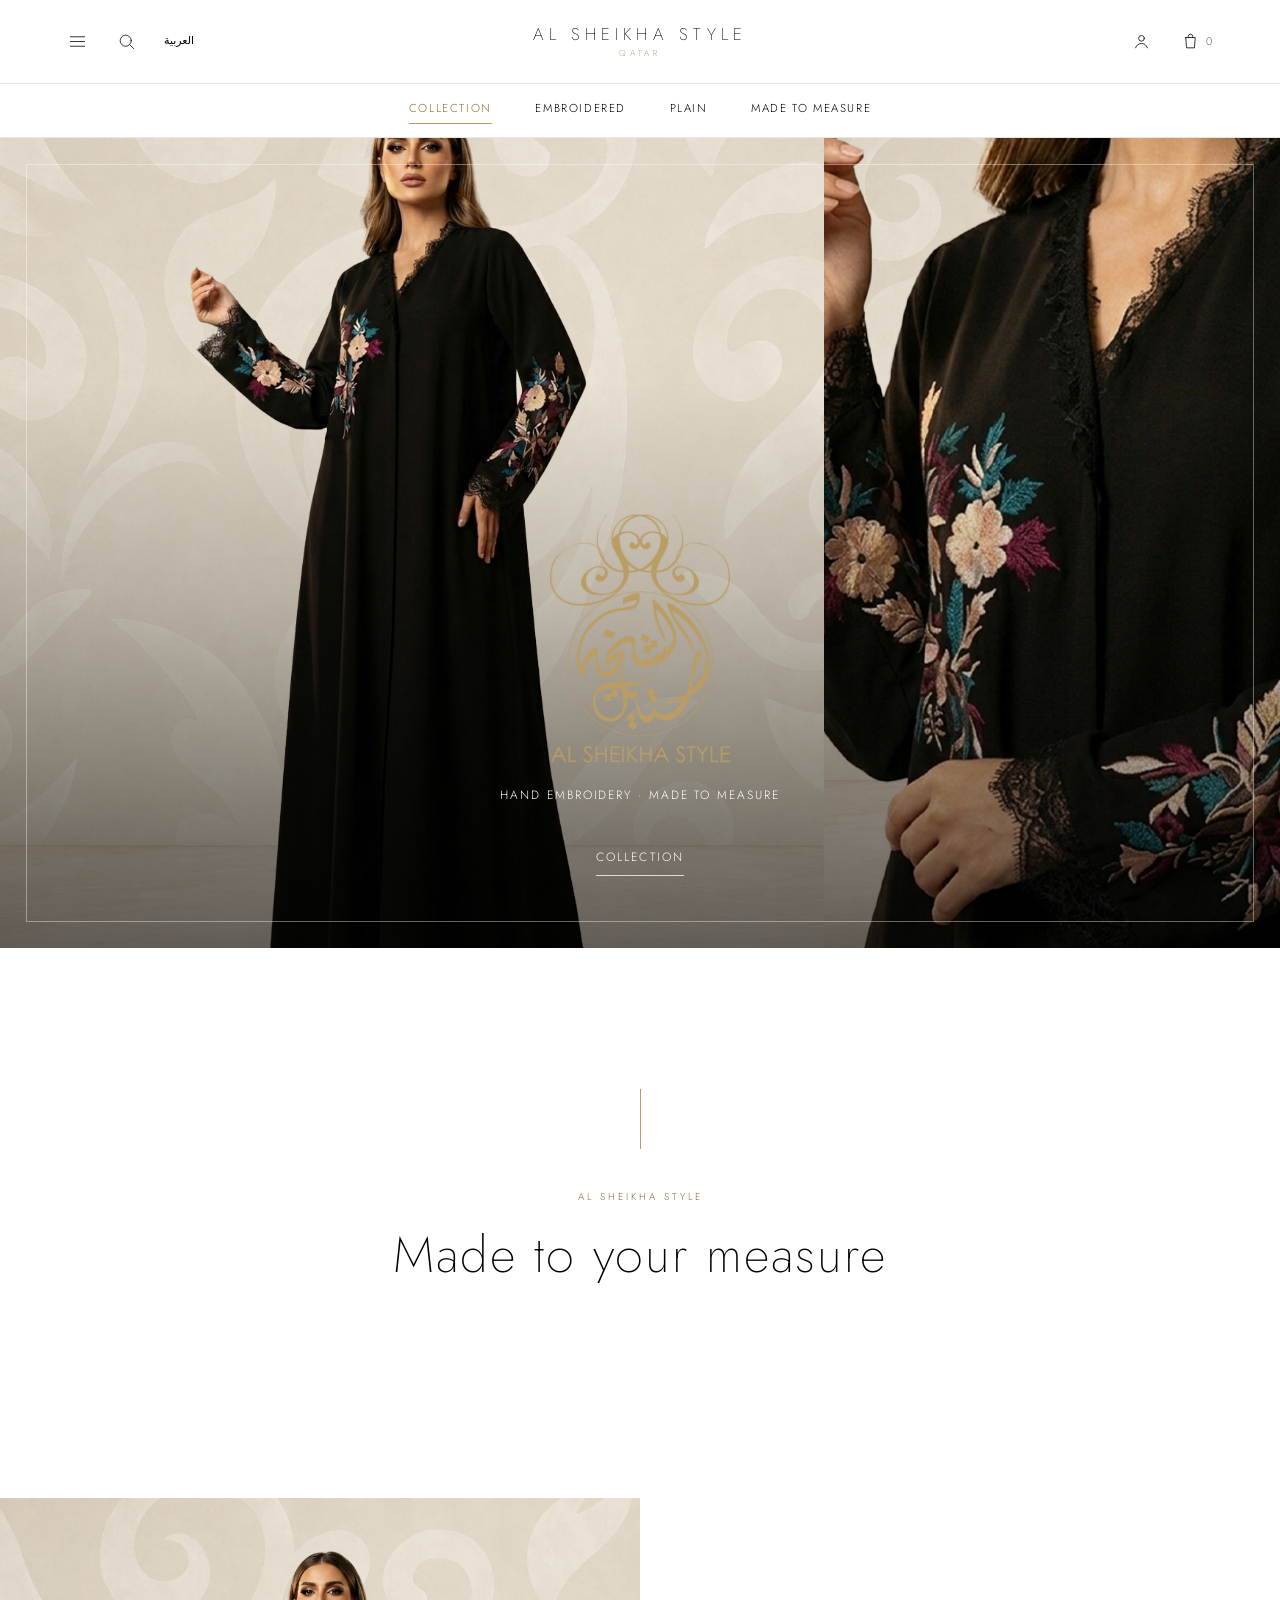
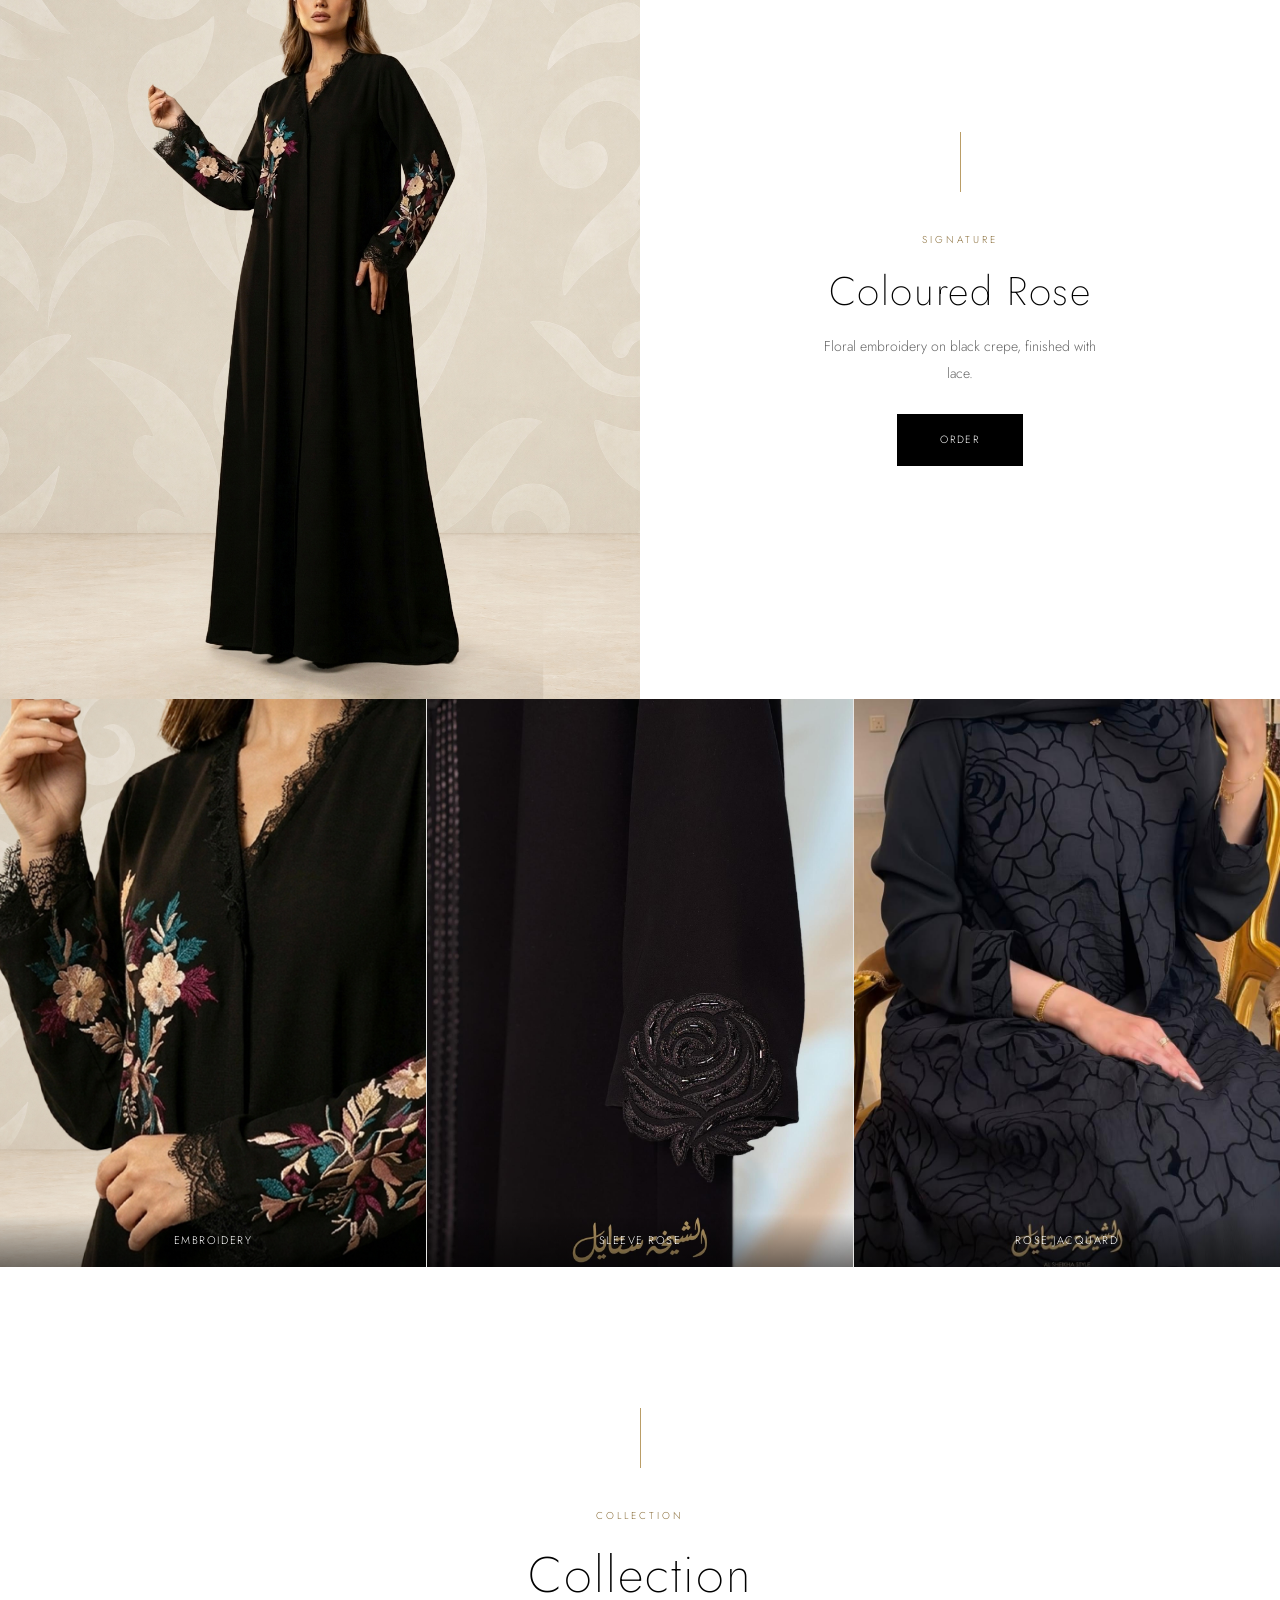
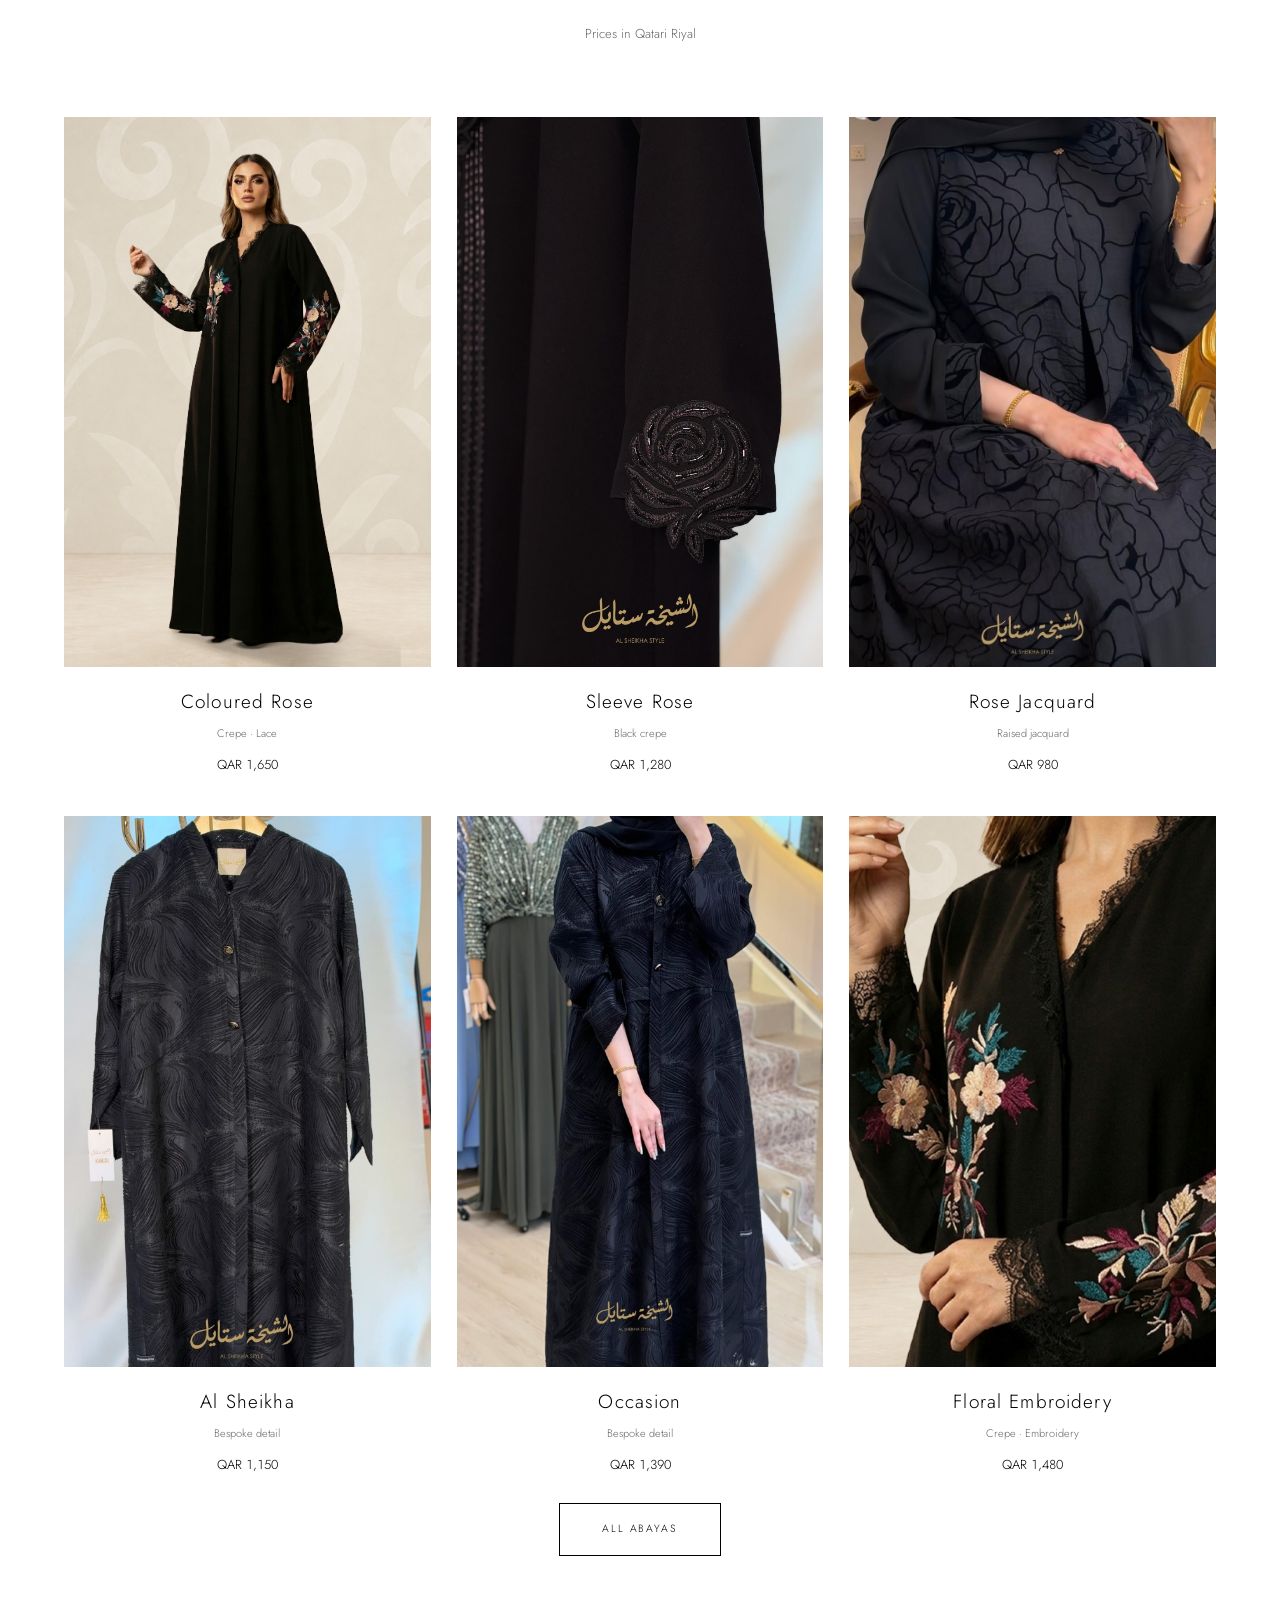
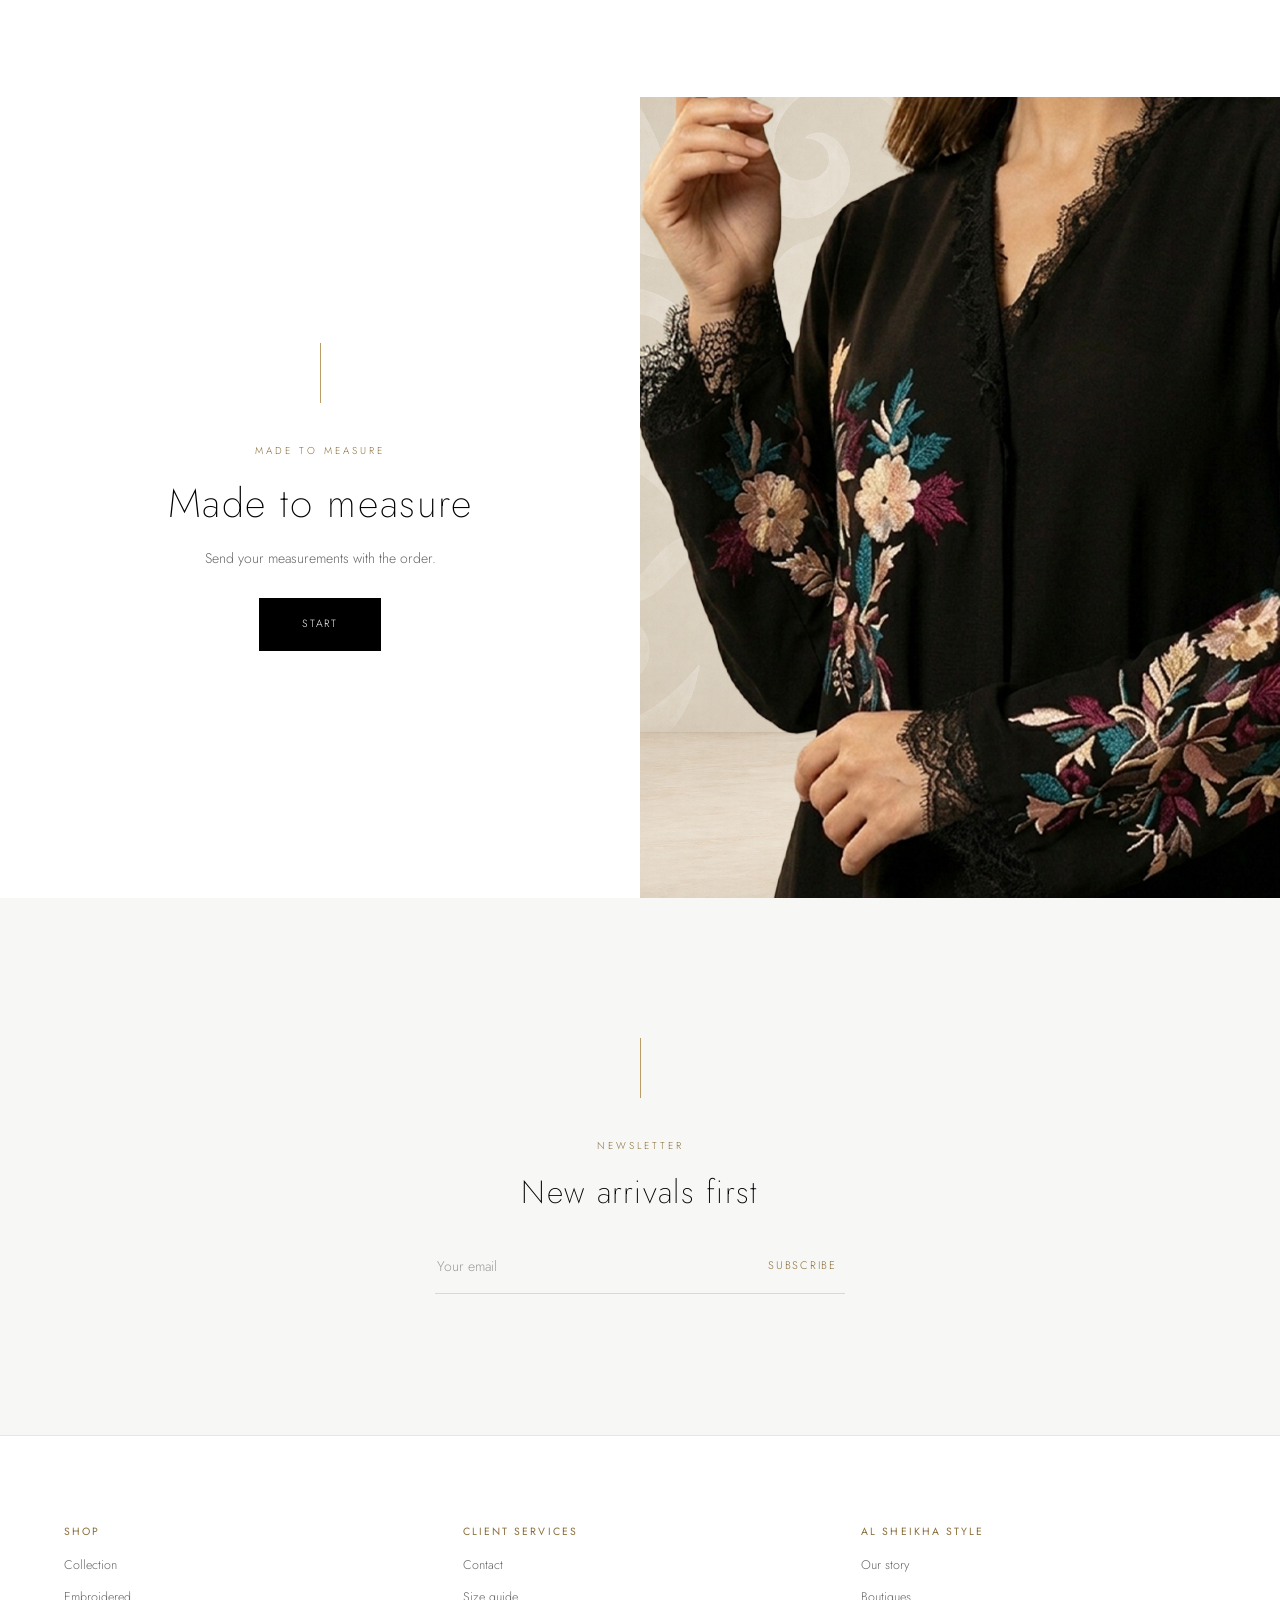
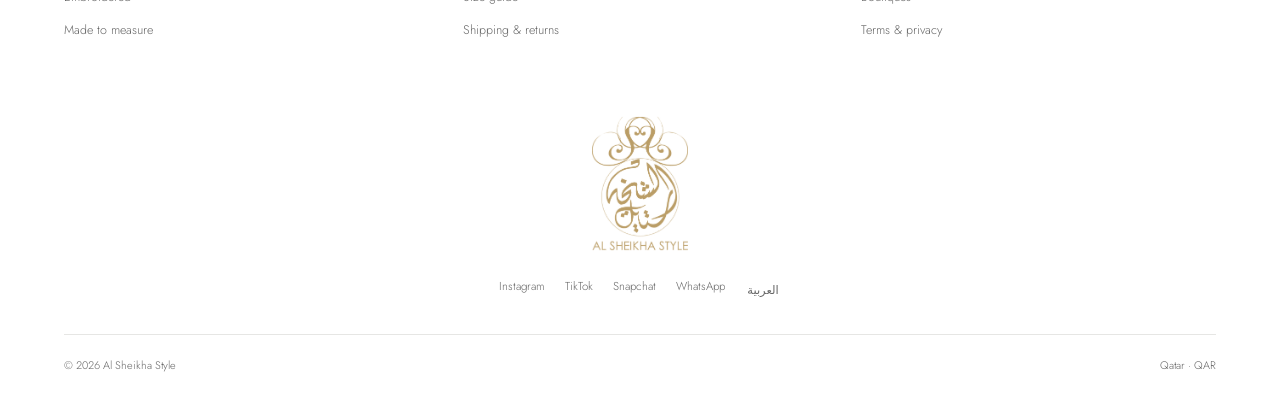
==== commit c0c52e0f: "فيديو البطل الجديد (17.5ث · 720x1280) · لوح الفيديو بنسبة 9:16 بالضبط فلا يُقتطع منه شيء · نصّ البطل" ====
--- a/en.html
+++ b/en.html
@@ -9,7 +9,7 @@
 <link rel="preconnect" href="https://fonts.googleapis.com">
 <link rel="preconnect" href="https://fonts.gstatic.com" crossorigin>
 <link href="https://fonts.googleapis.com/css2?family=Tajawal:wght@200;300;400;500&family=Jost:wght@200;300;400&display=swap" rel="stylesheet">
-<link rel="stylesheet" href="assets/site.css?v=5">
+<link rel="stylesheet" href="assets/site.css?v=6">
 </head>
 <body>
 
@@ -202,6 +202,6 @@
   </div>
 </footer>
 
-<script src="assets/site.js?v=5"></script>
+<script src="assets/site.js?v=6"></script>
 </body>
 </html>
--- a/assets/site.css
+++ b/assets/site.css
@@ -92,17 +92,19 @@
    ضبابياً على الكمبيوتر. الحلّ: نصفان — صورة الاستوديو ونصفٌ للفيديو،
    فلا يُمدّ أيّ منهما أكثر من ١٫٧ ضعف. وعلى الجوّال يملأ الفيديو الشاشة
    لأن عرضها قريب من عرضه الأصلي. */
-.hero{position:relative;height:clamp(460px,90vh,900px);overflow:hidden;background:#0C0C0C;
+.hero{--hero-h:clamp(460px,90vh,900px);
+  position:relative;height:var(--hero-h);overflow:hidden;background:#0C0C0C;
   display:grid;grid-template-columns:1fr}
 .hero-pane{position:relative;overflow:hidden}
 .hero-pane>video,.hero-pane>img{width:100%;height:100%;object-fit:cover}
 .hero-pane.still{display:none}            /* تظهر على الشاشات الواسعة فقط */
 .hero::after{content:"";position:absolute;inset:0;z-index:1;pointer-events:none;
-  background:linear-gradient(to top,rgba(0,0,0,.44),rgba(0,0,0,.08) 46%,transparent 72%)}
+  background:linear-gradient(to top,rgba(0,0,0,.58),rgba(0,0,0,.16) 44%,transparent 70%)}
 .hero-frame{position:absolute;inset:clamp(12px,2.2vw,26px);z-index:3;pointer-events:none;
   border:1px solid rgba(255,255,255,.38)}
 .hero-in{position:absolute;inset:0;z-index:4;display:flex;flex-direction:column;
-  align-items:center;justify-content:center;text-align:center;padding:40px 22px}
+  align-items:center;justify-content:flex-end;text-align:center;
+  padding:40px 22px clamp(34px,6vw,72px)}
 .hero-logo{width:clamp(116px,14vw,190px)}
 .hero-sub{color:#fff;font-size:clamp(12.5px,1.7vw,15px);margin-top:20px}
 html[lang="en"] .hero-sub{letter-spacing:.16em;text-transform:uppercase;font-size:clamp(10px,1.4vw,12px)}
@@ -187,8 +189,10 @@
   max-width:1200px}
 
 @media (min-width:760px){
-  /* الشاشة الواسعة: صورة الاستوديو + الفيديو جنباً إلى جنب */
-  .hero{grid-template-columns:1fr 1fr}
+  /* الشاشة الواسعة: صورة الاستوديو + لوح الفيديو.
+     عرض لوح الفيديو = الارتفاع × 0.5625 (نسبة 9:16 بالضبط) فيُعرض
+     **بلا اقتطاع إطلاقاً** وبلا تكبير. ولو مُلئت الشاشة كلها لاقتُطع 74%. */
+  .hero{grid-template-columns:1fr min(46vw,calc(var(--hero-h) * 0.5625))}
   .hero-pane.still{display:block}
   .grid{grid-template-columns:repeat(3,1fr)}
   .edi{grid-template-columns:1fr 1fr}
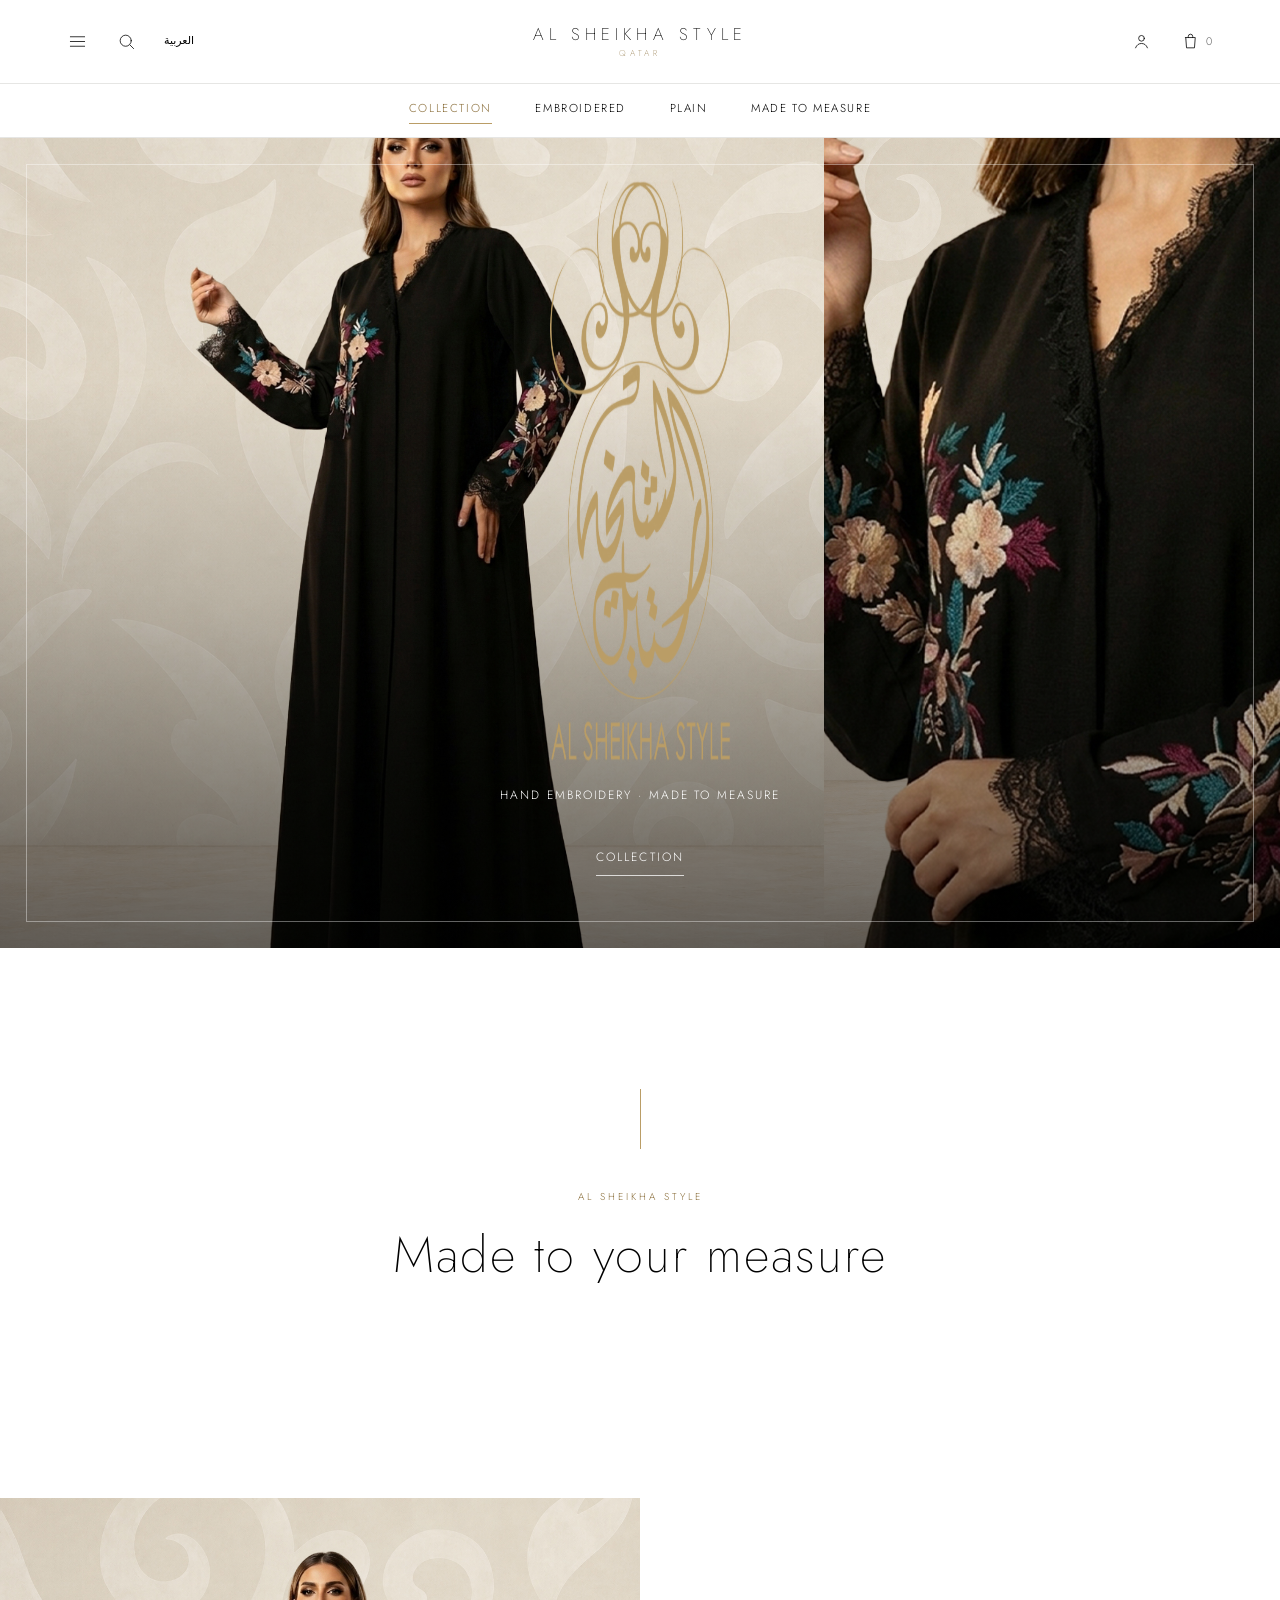
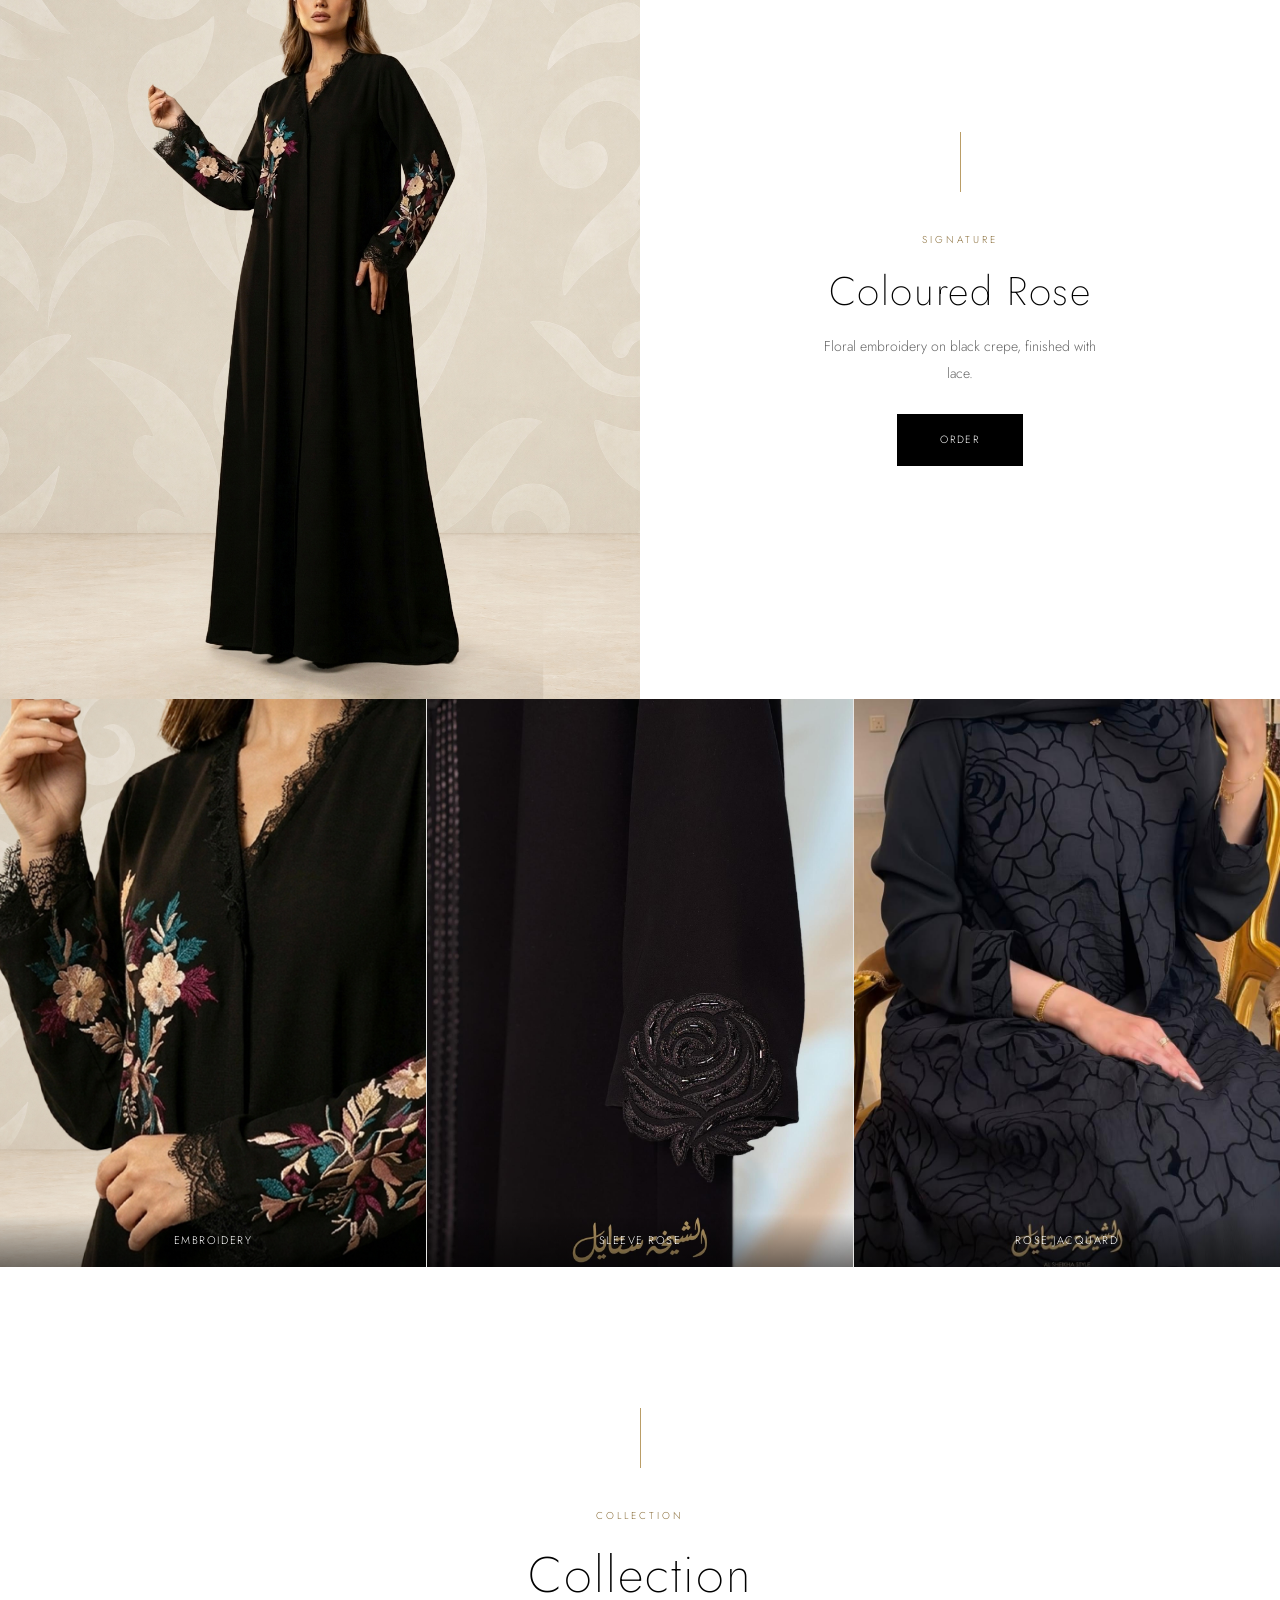
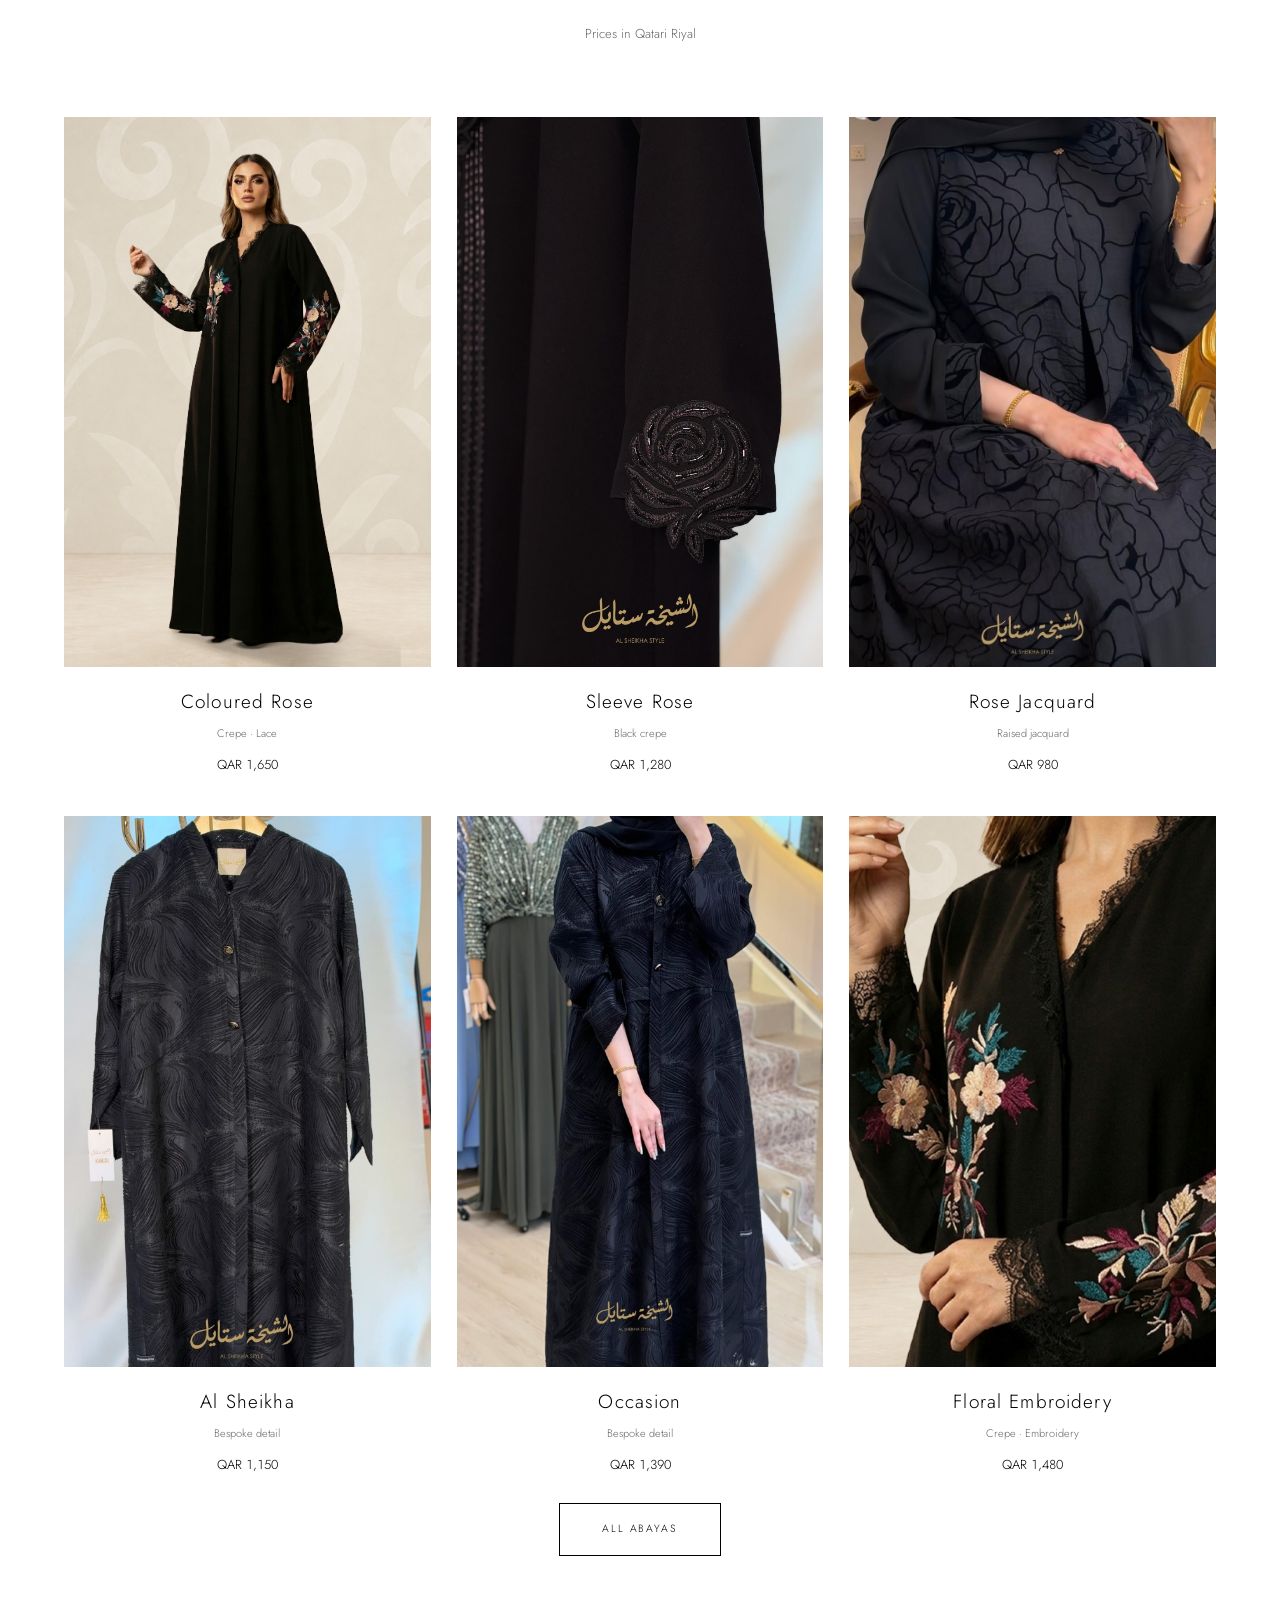
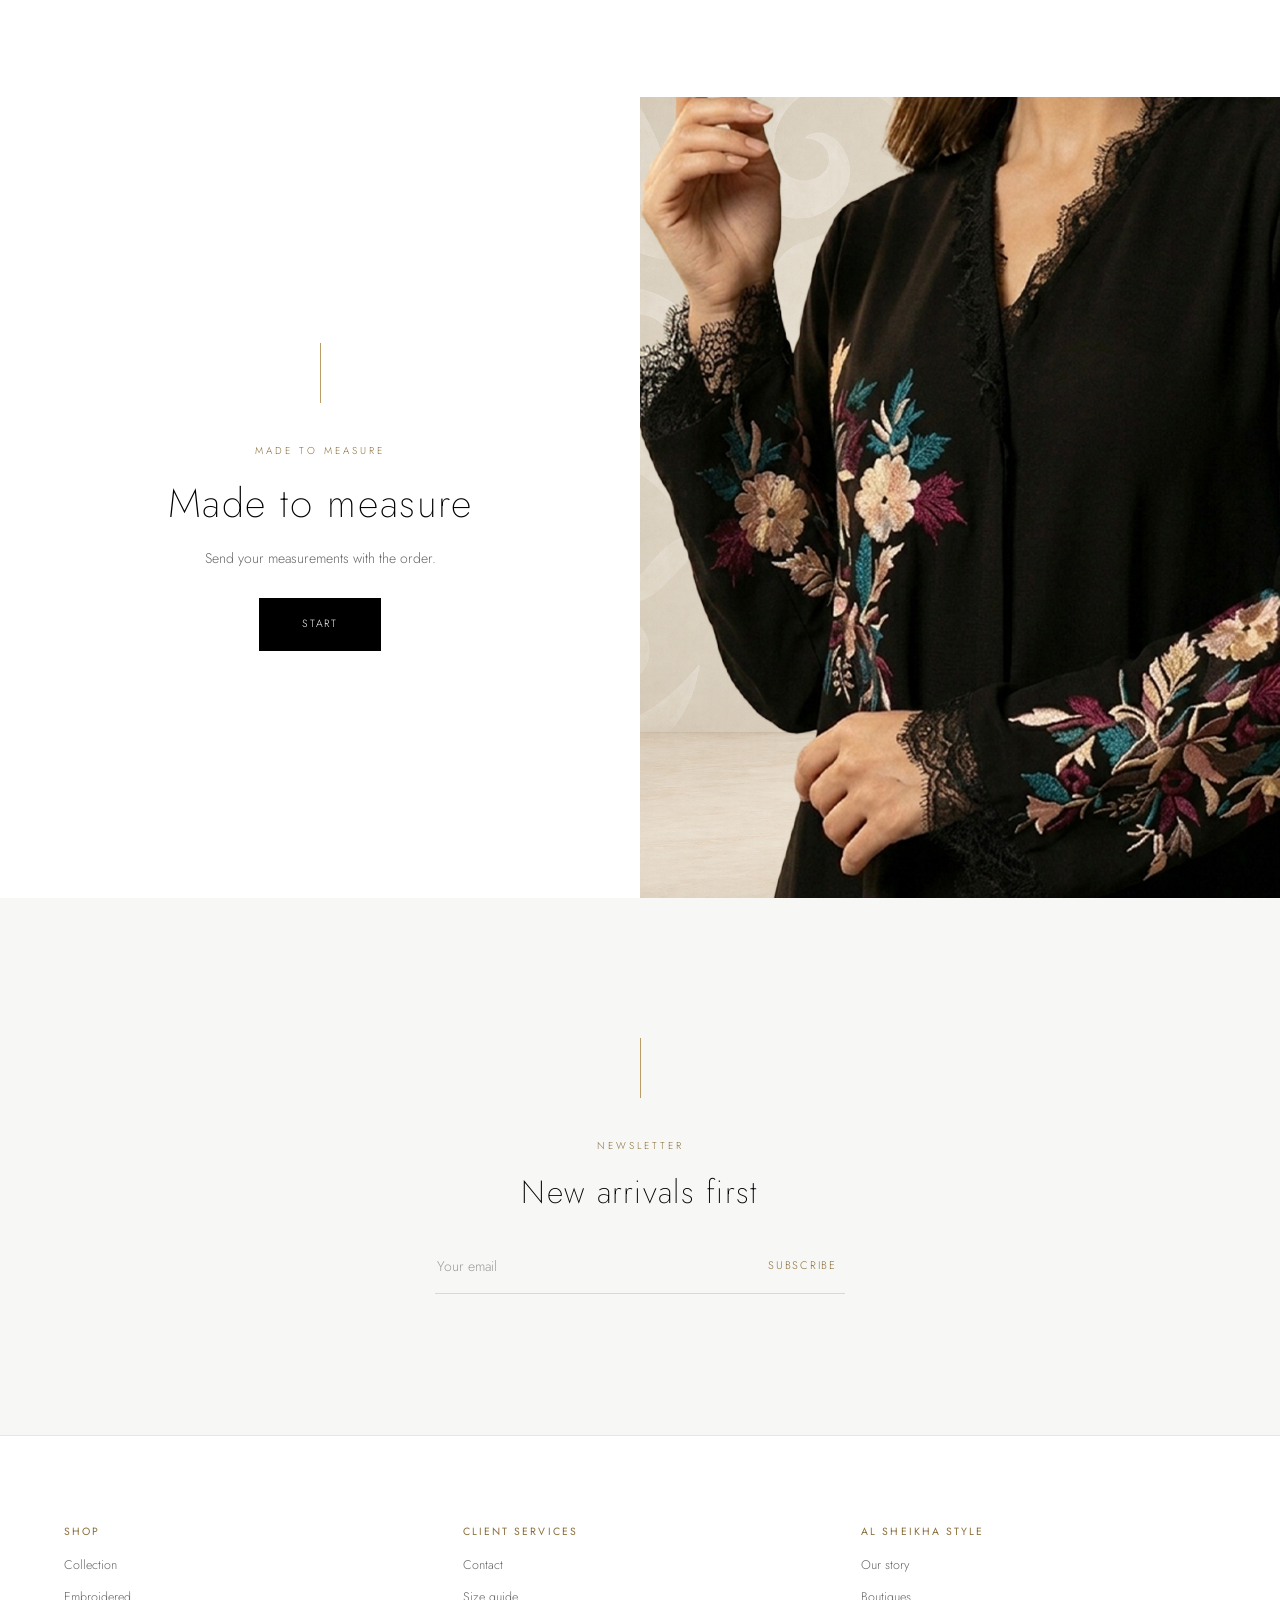
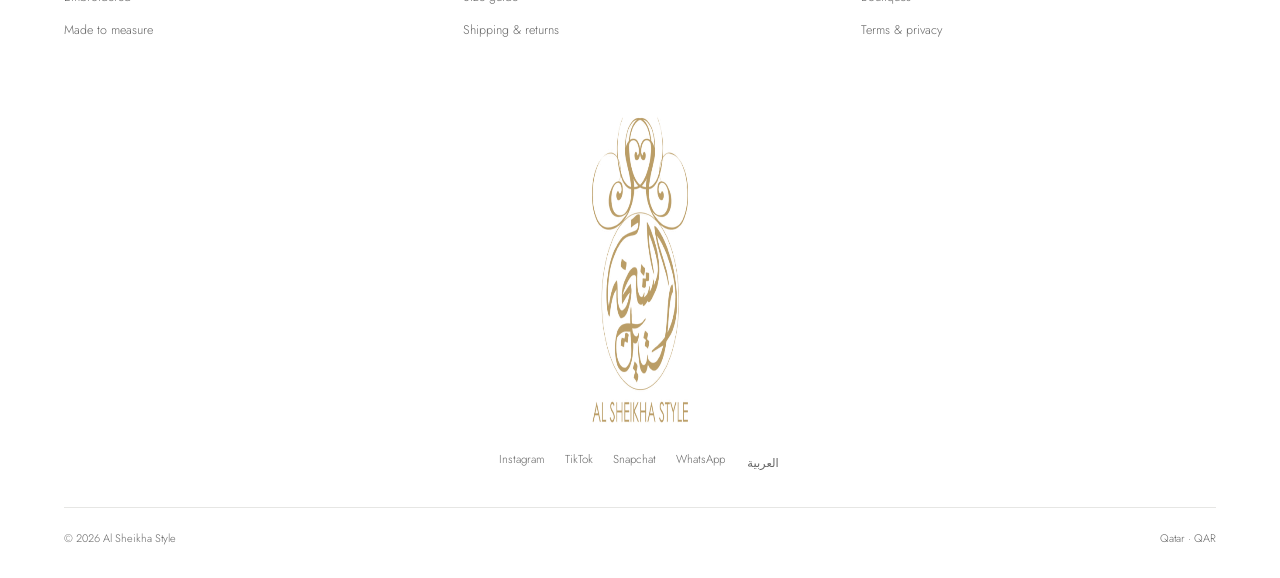
==== commit f6d350aa: "تخفيف: شعار بمقاسين (269KB ⇒ 104/32KB) · تأجيل ١٢ صورة · ترك الفيديو لمن باقته محدودة · التحميل الأو" ====
--- a/en.html
+++ b/en.html
@@ -9,7 +9,7 @@
 <link rel="preconnect" href="https://fonts.googleapis.com">
 <link rel="preconnect" href="https://fonts.gstatic.com" crossorigin>
 <link href="https://fonts.googleapis.com/css2?family=Tajawal:wght@200;300;400;500&family=Jost:wght@200;300;400&display=swap" rel="stylesheet">
-<link rel="stylesheet" href="assets/site.css?v=6">
+<link rel="stylesheet" href="assets/site.css?v=7">
 </head>
 <body>
 
@@ -53,7 +53,7 @@
   </div>
   <div class="hero-frame"></div>
   <div class="hero-in">
-    <img class="hero-logo" src="brand/logo-gold-transparent.png" alt="Al Sheikha Style">
+    <img class="hero-logo" src="brand/logo-gold-450.png" width="450" height="631" alt="Al Sheikha Style">
     <p class="hero-sub">Hand embroidery · Made to measure</p>
     <a href="#collection" class="hero-cta">Collection</a>
   </div>
@@ -69,7 +69,7 @@
 
 <section class="edi">
   <div class="edi-img">
-    <img src="brand/photos/studio-full-1.jpg" alt="Coloured rose abaya">
+    <img src="brand/photos/studio-full-1.jpg" alt="Coloured rose abaya" loading="lazy" decoding="async">
   </div>
   <div class="edi-t" data-reveal>
     <div class="hair"></div>
@@ -81,9 +81,9 @@
 </section>
 
 <div class="trip">
-  <a href="#collection"><img src="brand/photos/studio-detail-1.jpg" alt="Embroidery"><span>Embroidery</span></a>
-  <a href="#collection"><img src="brand/photos/detail-rose-sleeve.jpg" alt="Sleeve rose"><span>Sleeve Rose</span></a>
-  <a href="#collection"><img src="brand/photos/shop-1.jpg" alt="Rose jacquard"><span>Rose Jacquard</span></a>
+  <a href="#collection"><img src="brand/photos/studio-detail-1.jpg" alt="Embroidery" loading="lazy" decoding="async"><span>Embroidery</span></a>
+  <a href="#collection"><img src="brand/photos/detail-rose-sleeve.jpg" alt="Sleeve rose" loading="lazy" decoding="async"><span>Sleeve Rose</span></a>
+  <a href="#collection"><img src="brand/photos/shop-1.jpg" alt="Rose jacquard" loading="lazy" decoding="async"><span>Rose Jacquard</span></a>
 </div>
 
 <section class="sec" id="collection">
@@ -96,7 +96,7 @@
 
   <div class="grid">
     <a href="#" class="card" data-reveal>
-      <div class="ph"><img src="brand/photos/studio-full-1.jpg" alt=""></div>
+      <div class="ph"><img src="brand/photos/studio-full-1.jpg" alt="" loading="lazy" decoding="async"></div>
       <div class="card-b">
         <div class="card-n">Coloured Rose</div>
         <div class="card-m">Crepe · Lace</div>
@@ -104,7 +104,7 @@
       </div>
     </a>
     <a href="#" class="card" data-reveal>
-      <div class="ph"><img src="brand/photos/detail-rose-sleeve.jpg" alt=""></div>
+      <div class="ph"><img src="brand/photos/detail-rose-sleeve.jpg" alt="" loading="lazy" decoding="async"></div>
       <div class="card-b">
         <div class="card-n">Sleeve Rose</div>
         <div class="card-m">Black crepe</div>
@@ -112,7 +112,7 @@
       </div>
     </a>
     <a href="#" class="card" data-reveal>
-      <div class="ph"><img src="brand/photos/shop-1.jpg" alt=""></div>
+      <div class="ph"><img src="brand/photos/shop-1.jpg" alt="" loading="lazy" decoding="async"></div>
       <div class="card-b">
         <div class="card-n">Rose Jacquard</div>
         <div class="card-m">Raised jacquard</div>
@@ -120,7 +120,7 @@
       </div>
     </a>
     <a href="#" class="card" data-reveal>
-      <div class="ph"><img src="brand/photos/shop-2.jpg" alt=""></div>
+      <div class="ph"><img src="brand/photos/shop-2.jpg" alt="" loading="lazy" decoding="async"></div>
       <div class="card-b">
         <div class="card-n">Al Sheikha</div>
         <div class="card-m">Bespoke detail</div>
@@ -128,7 +128,7 @@
       </div>
     </a>
     <a href="#" class="card" data-reveal>
-      <div class="ph"><img src="brand/photos/shop-3.jpg" alt=""></div>
+      <div class="ph"><img src="brand/photos/shop-3.jpg" alt="" loading="lazy" decoding="async"></div>
       <div class="card-b">
         <div class="card-n">Occasion</div>
         <div class="card-m">Bespoke detail</div>
@@ -136,7 +136,7 @@
       </div>
     </a>
     <a href="#" class="card" data-reveal>
-      <div class="ph"><img src="brand/photos/studio-detail-1.jpg" alt=""></div>
+      <div class="ph"><img src="brand/photos/studio-detail-1.jpg" alt="" loading="lazy" decoding="async"></div>
       <div class="card-b">
         <div class="card-n">Floral Embroidery</div>
         <div class="card-m">Crepe · Embroidery</div>
@@ -150,7 +150,7 @@
 
 <section class="edi rev" id="custom">
   <div class="edi-img">
-    <img src="brand/photos/studio-detail-1.jpg" alt="Made to measure">
+    <img src="brand/photos/studio-detail-1.jpg" alt="Made to measure" loading="lazy" decoding="async">
   </div>
   <div class="edi-t" data-reveal>
     <div class="hair"></div>
@@ -189,7 +189,7 @@
     </div>
   </div>
 
-  <div class="flogo"><img src="brand/logo-gold-transparent.png" alt="Al Sheikha Style"></div>
+  <div class="flogo"><img src="brand/logo-gold-220.png" width="220" height="308" loading="lazy" decoding="async" alt="Al Sheikha Style"></div>
 
   <div class="fsoc">
     <a href="#">Instagram</a><a href="#">TikTok</a><a href="#">Snapchat</a><a href="#">WhatsApp</a>
@@ -202,6 +202,6 @@
   </div>
 </footer>
 
-<script src="assets/site.js?v=6"></script>
+<script src="assets/site.js?v=7"></script>
 </body>
 </html>
